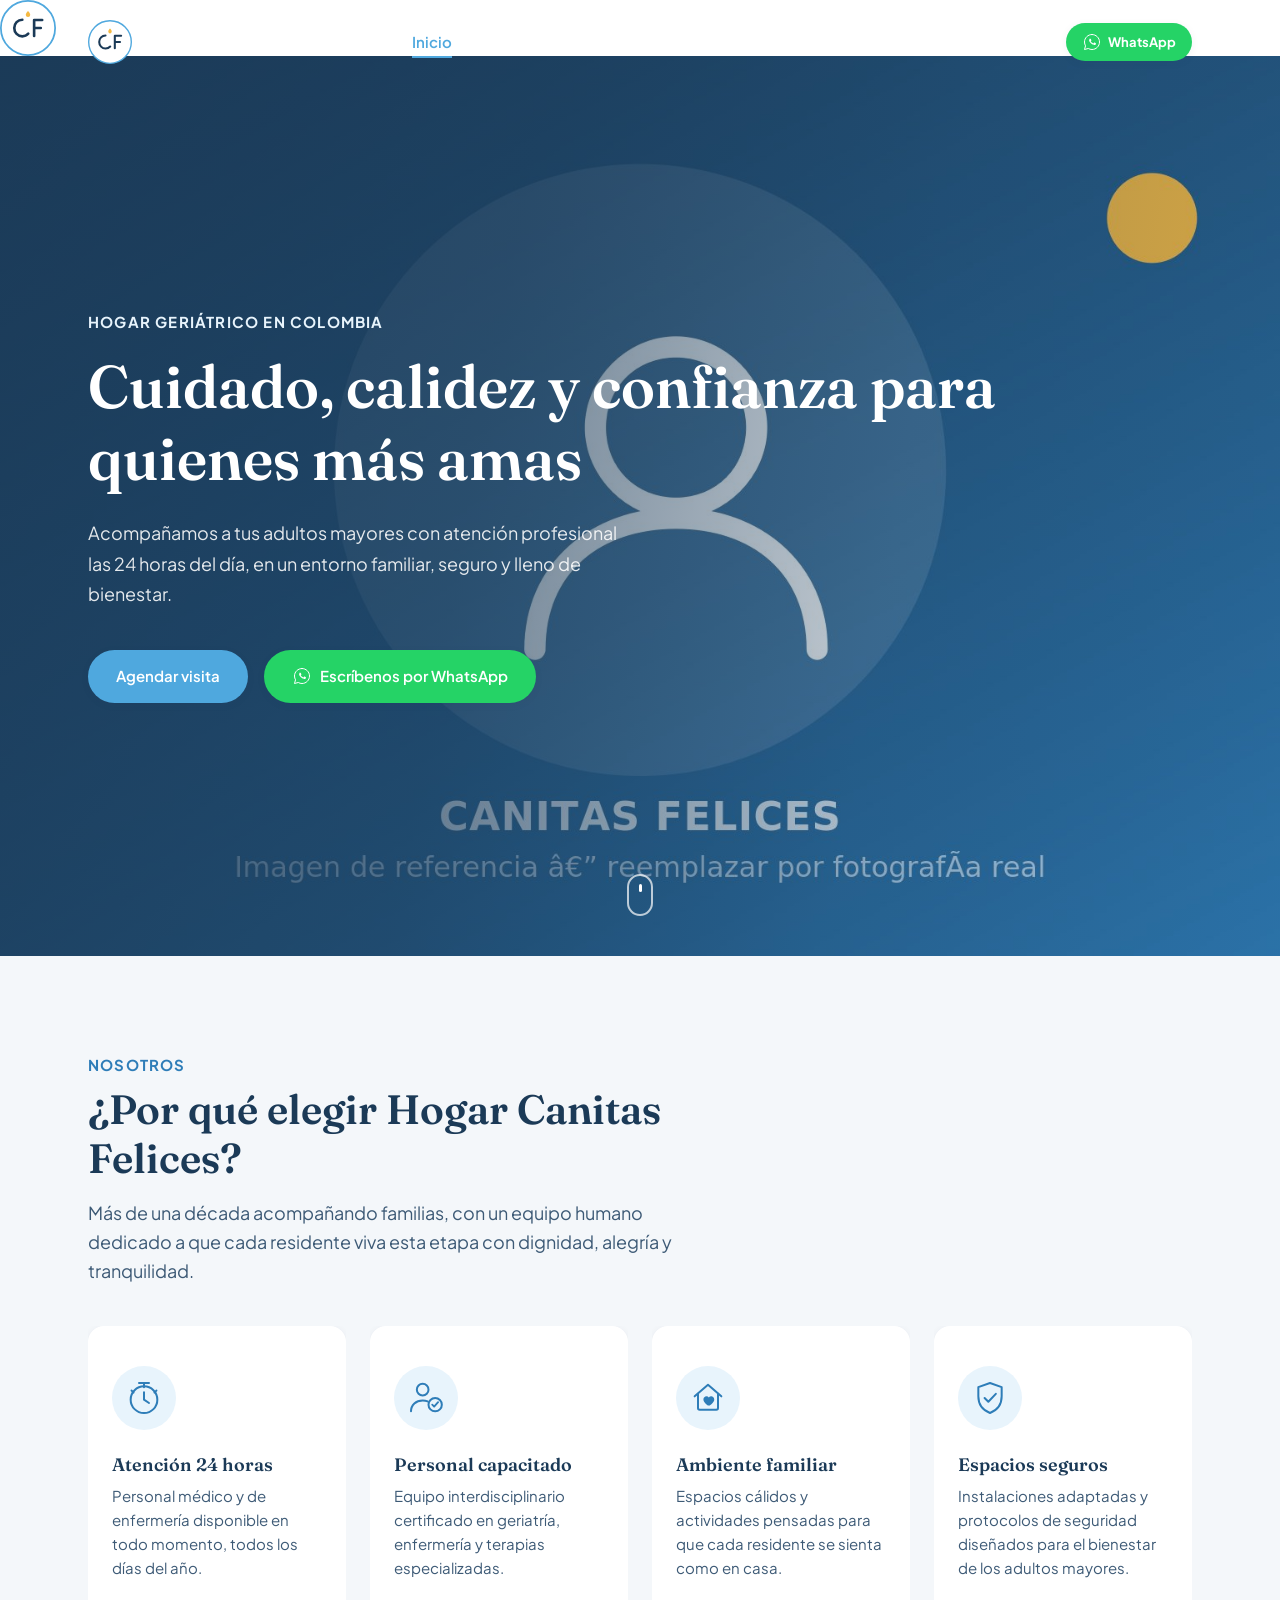
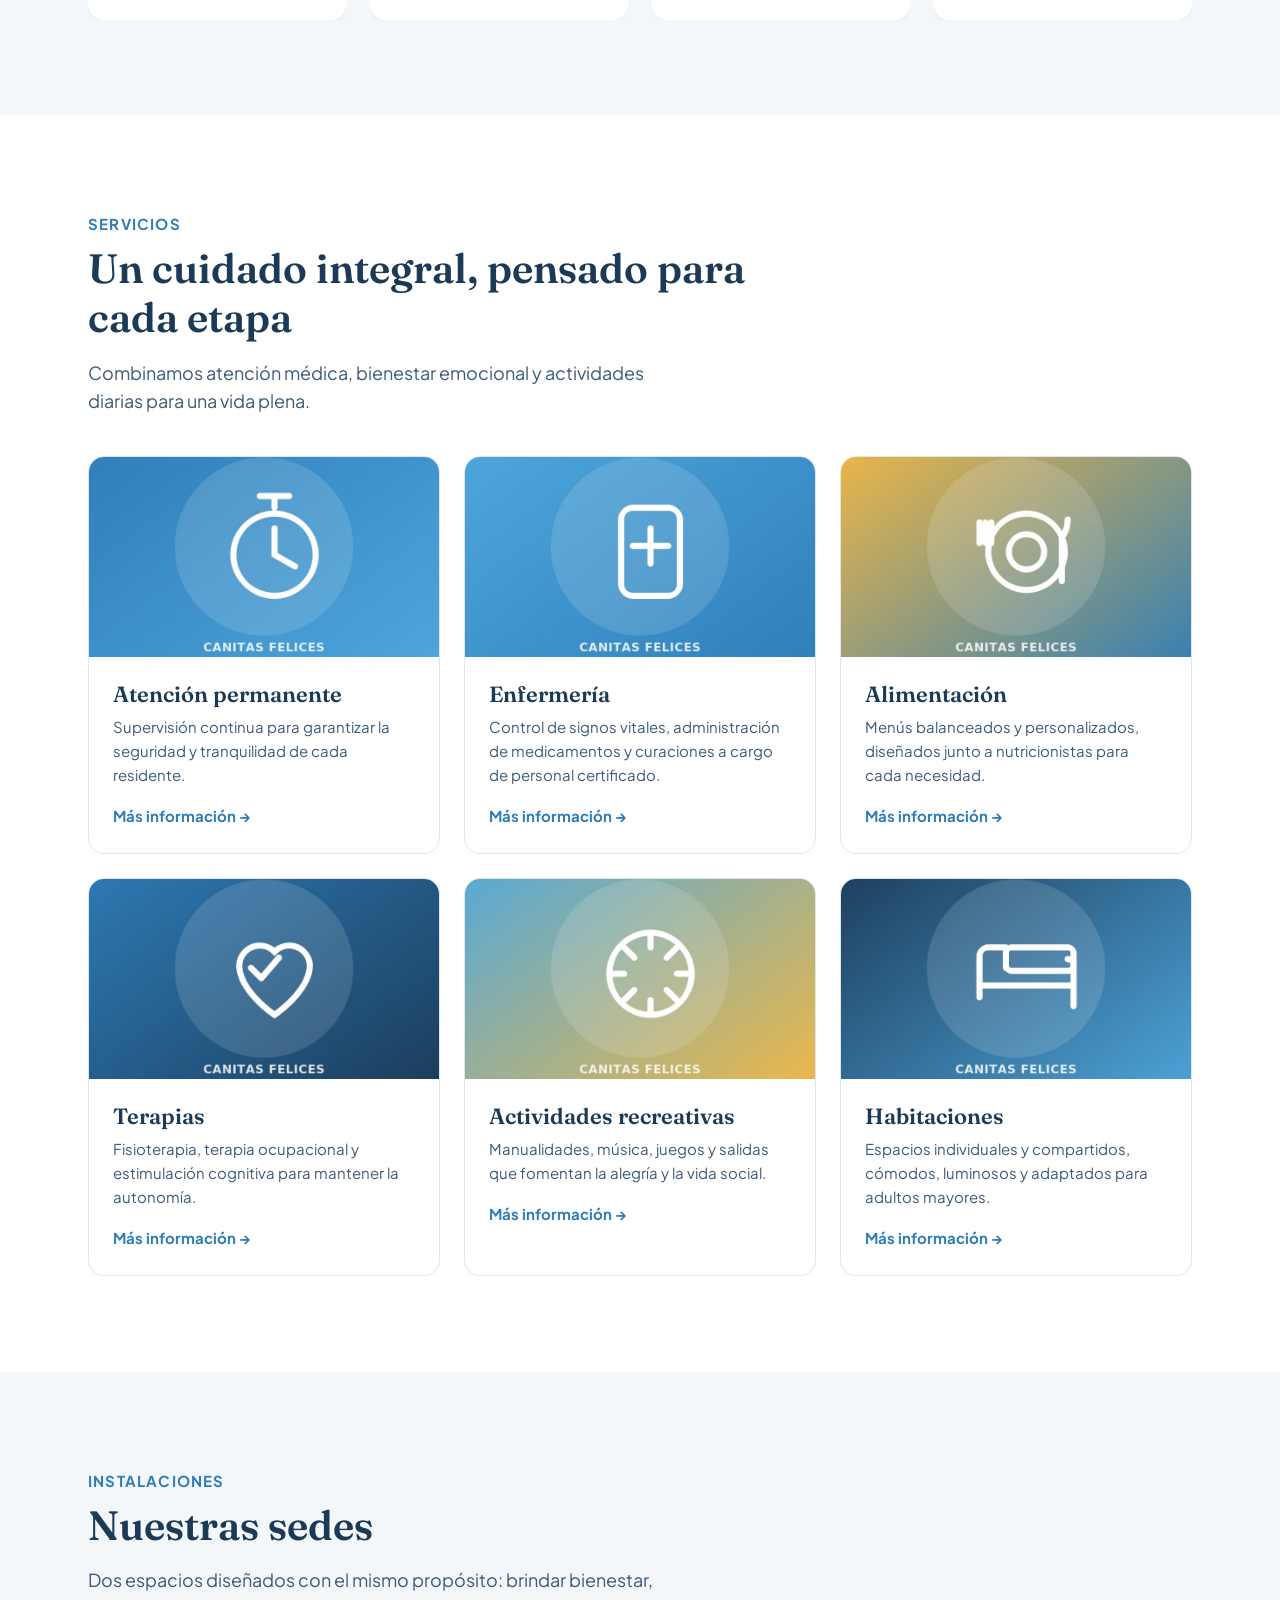
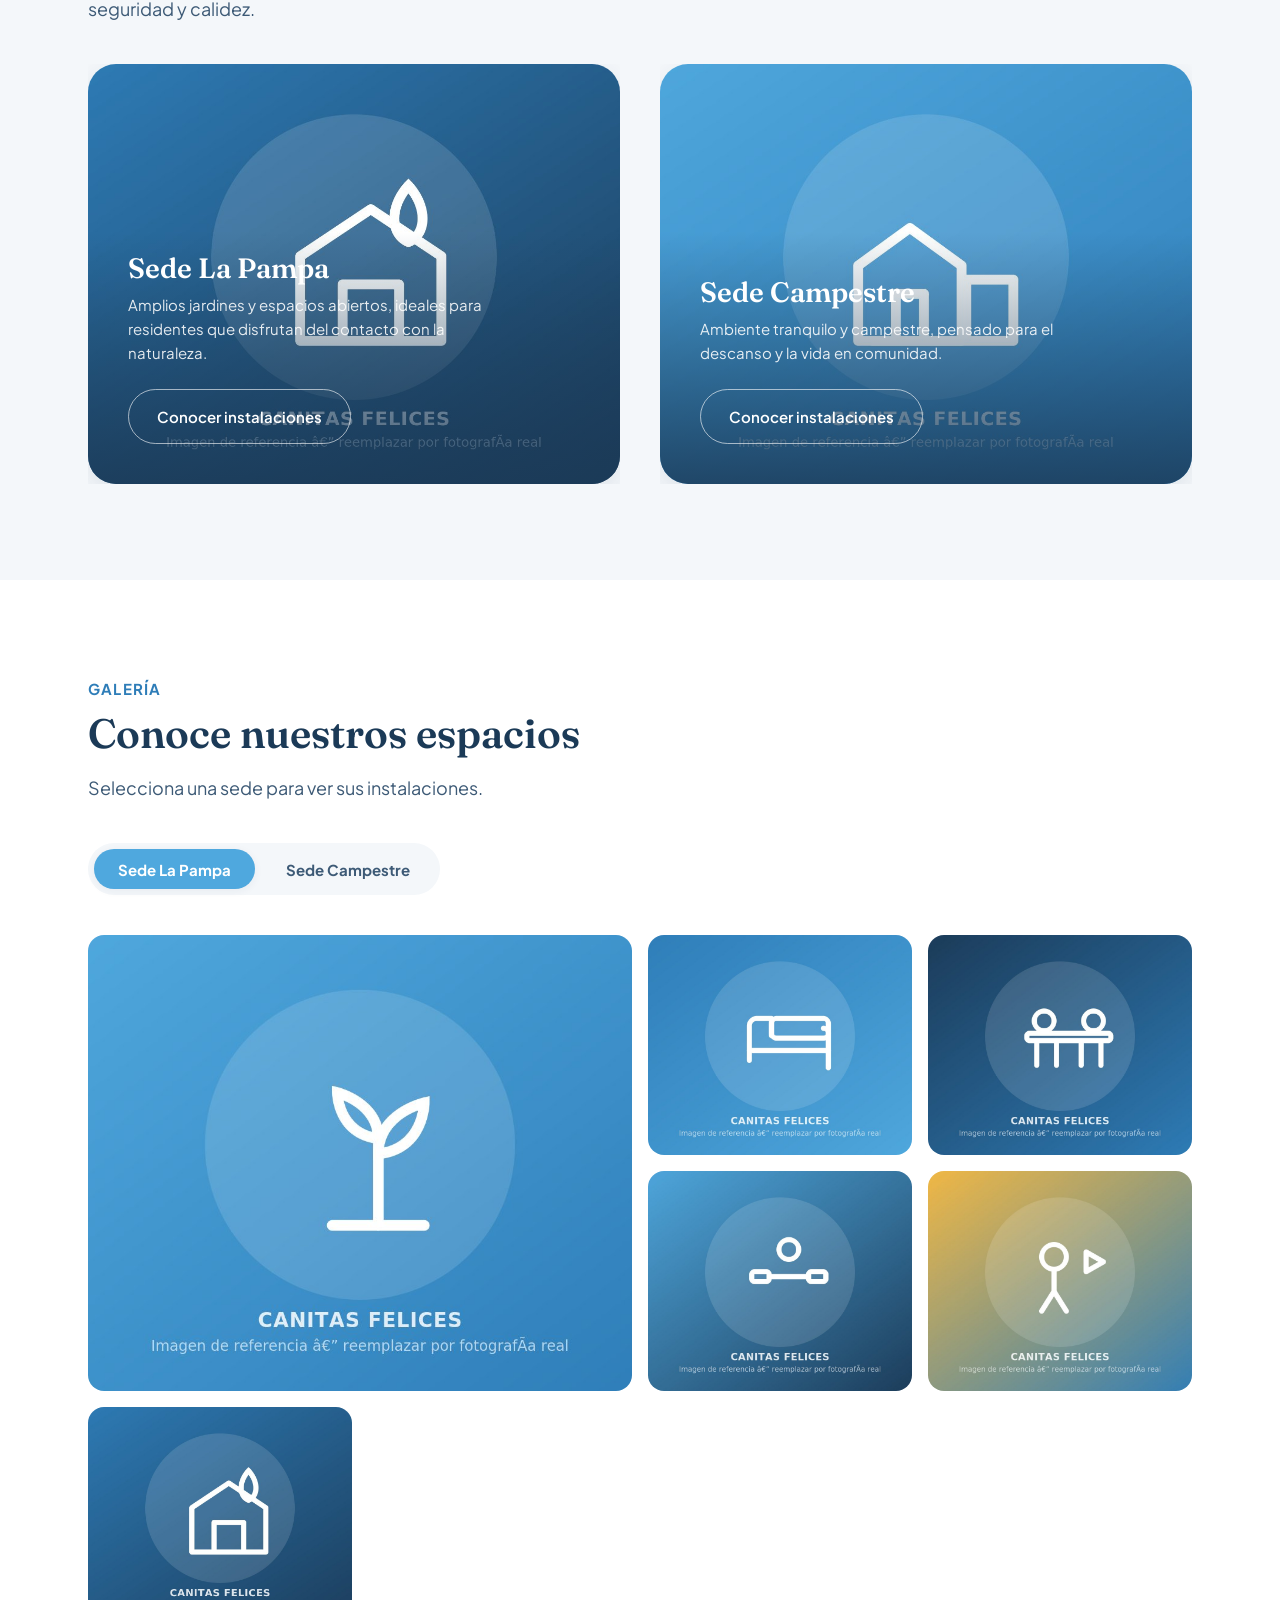
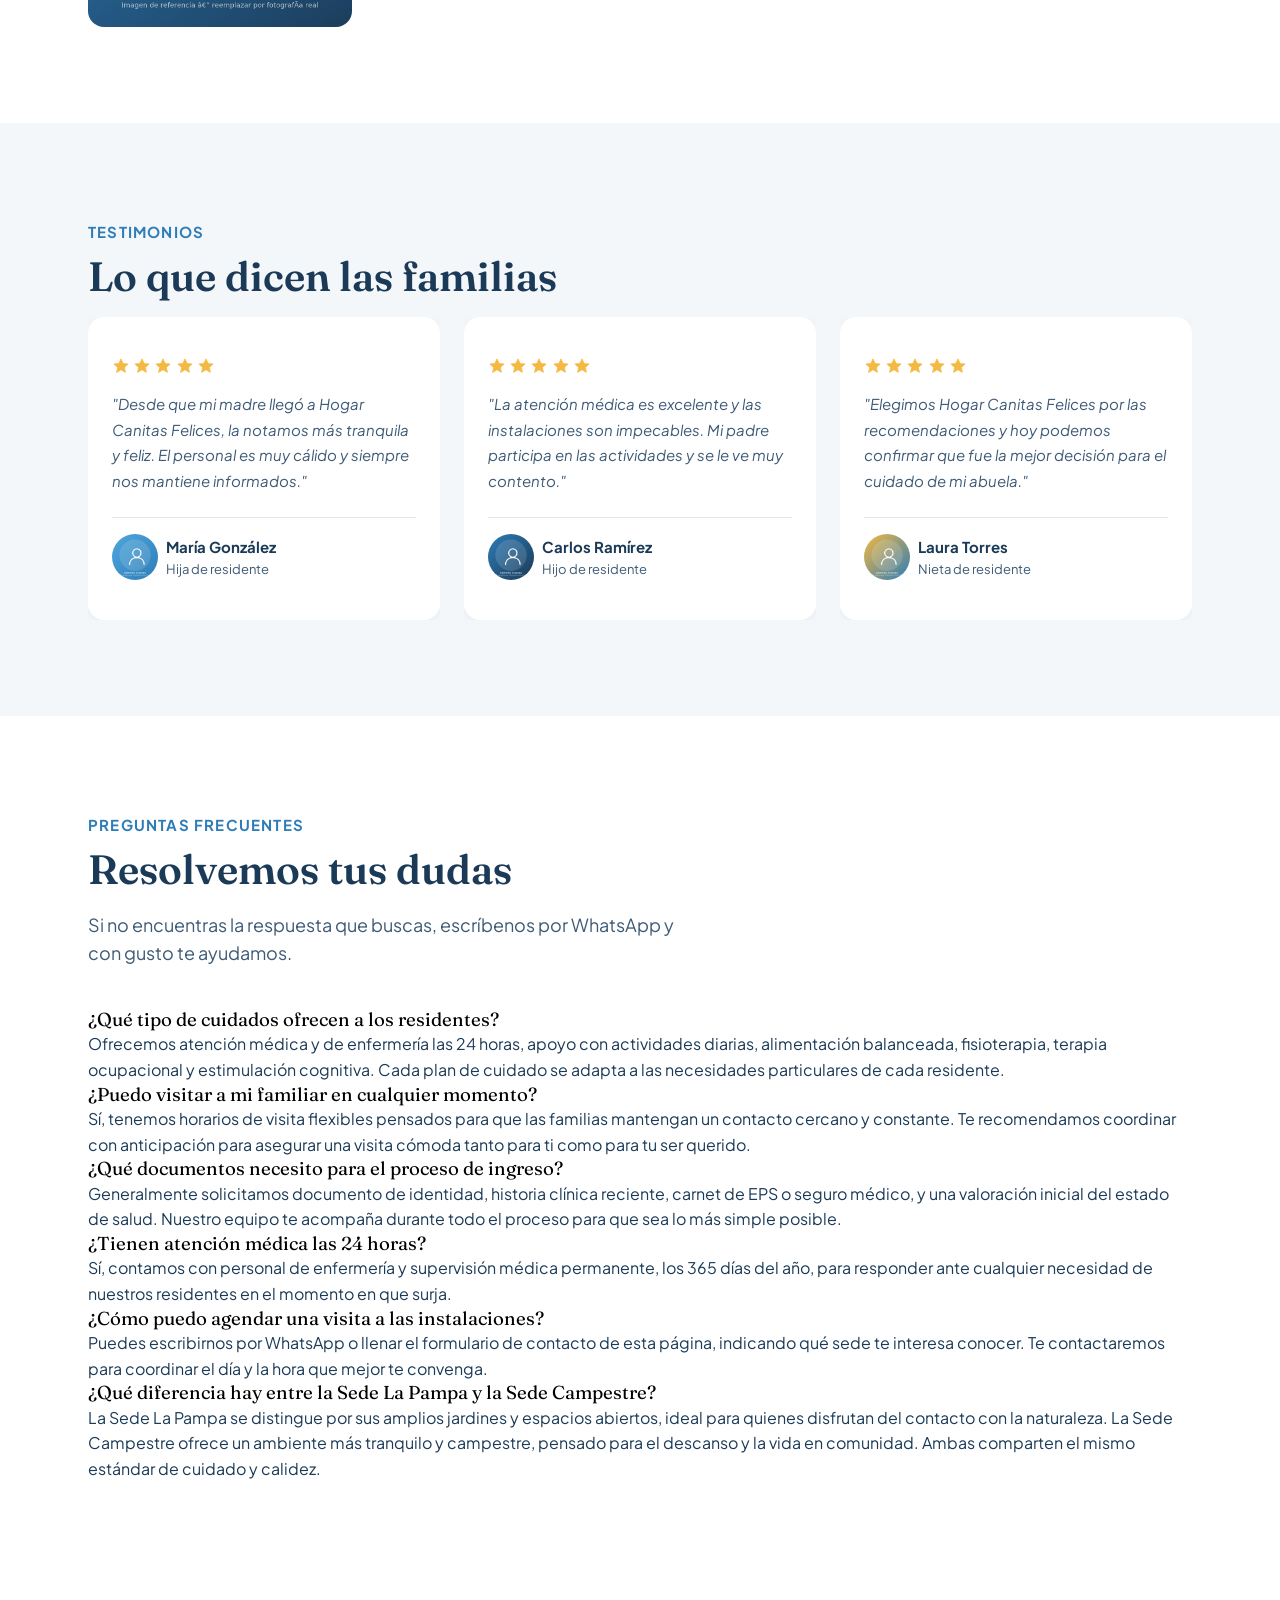
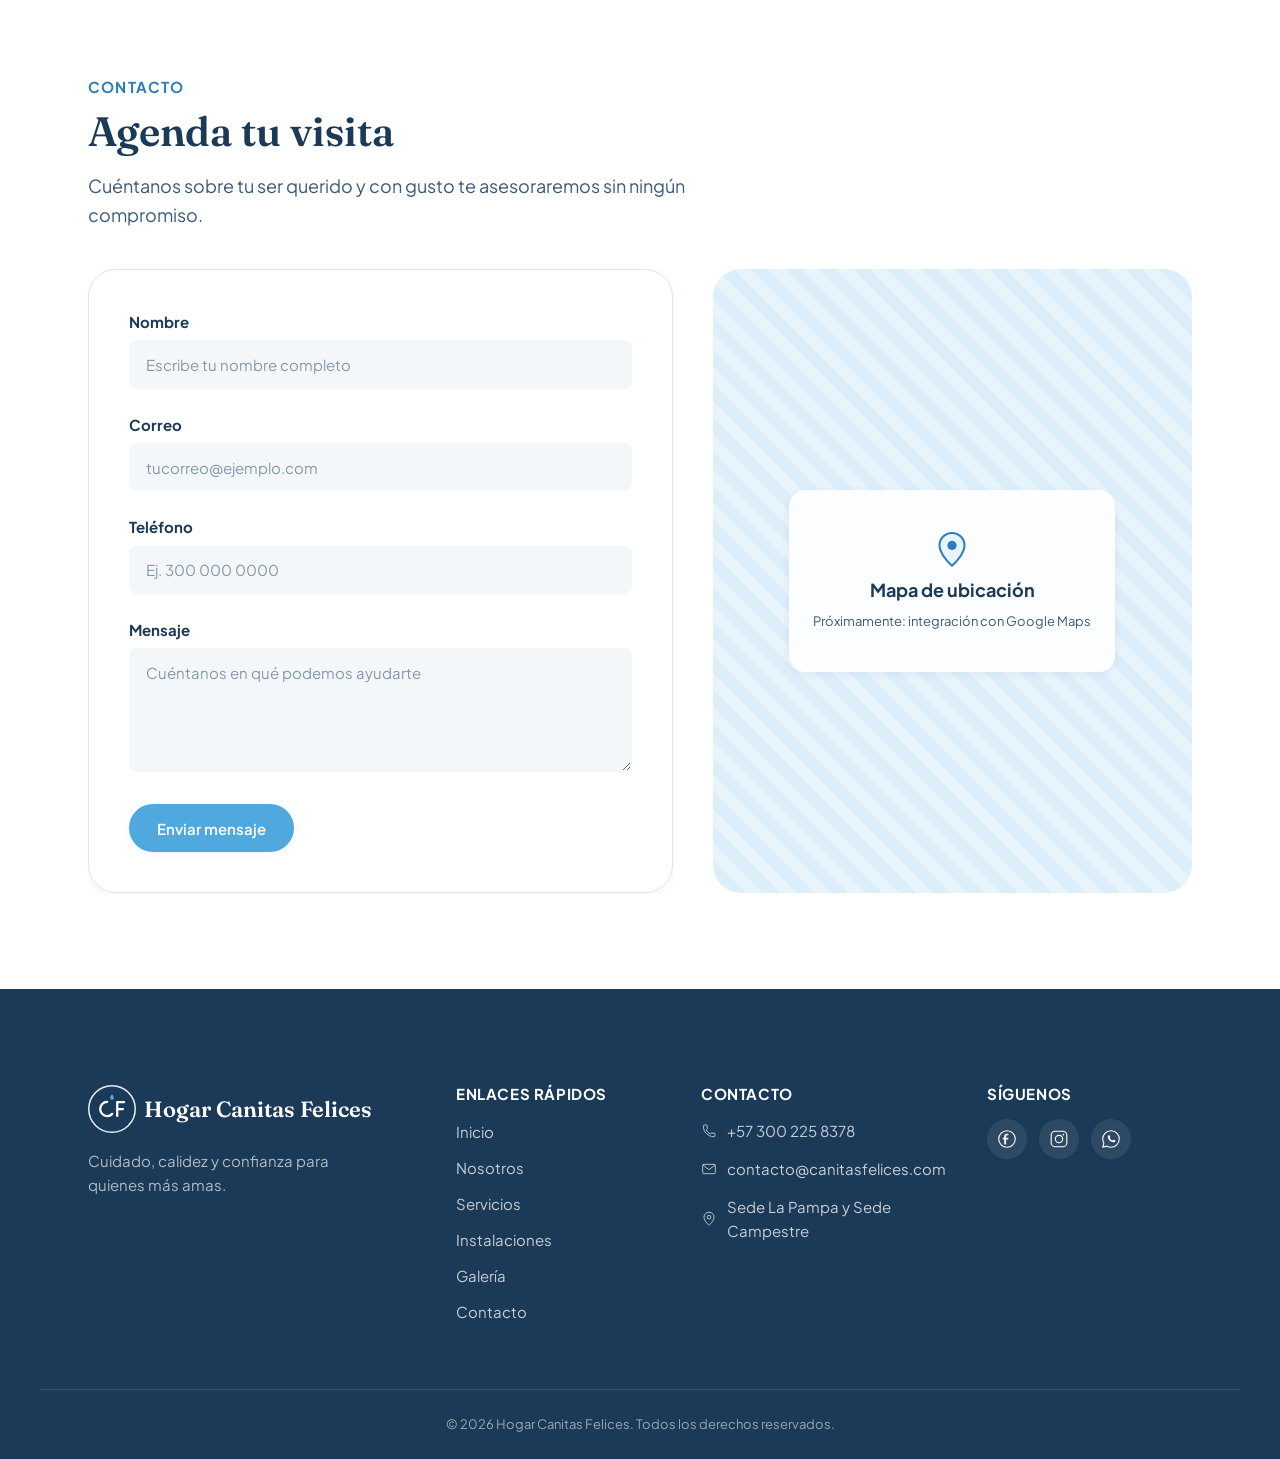
==== index.html @ 52f3d874 "feat(home): construir Home estático completo (Sprint 1) - Estructura semántica completa: navbar, her" ====
<!DOCTYPE html>
<html lang="es">
<head>
  <meta charset="UTF-8">
  <meta name="viewport" content="width=device-width, initial-scale=1.0">
  <title>Hogar Canitas Felices | Cuidado, calidez y confianza</title>
  <meta name="description" content="Hogar Canitas Felices brinda atención 24 horas, personal capacitado y espacios seguros para adultos mayores. Conoce nuestras sedes La Pampa y Campestre, servicios y agenda una visita.">
  <meta name="keywords" content="hogar geriátrico, cuidado de adultos mayores, residencia para adultos mayores, Hogar Canitas Felices, geriátrico, sede La Pampa, sede Campestre">
  <meta name="author" content="Hogar Canitas Felices">
  <meta name="robots" content="index, follow">

  <!-- Open Graph -->
  <meta property="og:title" content="Hogar Canitas Felices | Cuidado, calidez y confianza">
  <meta property="og:description" content="Cuidado, calidez y confianza para quienes más amas. Conoce nuestras sedes y servicios.">
  <meta property="og:type" content="website">
  <meta property="og:image" content="img/banner/banner.jpg">
  <meta property="og:locale" content="es_CO">

  <!-- Favicon -->
  <link rel="icon" type="image/x-icon" href="favicon.ico">

  <!-- Preconnect Google Fonts -->
  <link rel="preconnect" href="https://fonts.googleapis.com">
  <link rel="preconnect" href="https://fonts.gstatic.com" crossorigin>
  <!-- Fraunces: tipografía de titulares, cálida y elegante | Plus Jakarta Sans: tipografía de texto, clara y moderna -->
  <link href="https://fonts.googleapis.com/css2?family=Fraunces:opsz,wght@9..144,400;9..144,500;9..144,600;9..144,700&family=Plus+Jakarta+Sans:wght@400;500;600;700&display=swap" rel="stylesheet">

  <!-- Hojas de estilo: una por componente, nunca CSS embebido -->
  <link rel="stylesheet" href="css/styles.css">
  <link rel="stylesheet" href="css/loader.css">
  <link rel="stylesheet" href="css/navbar.css">
  <link rel="stylesheet" href="css/banner.css">
  <link rel="stylesheet" href="css/cards.css">
  <link rel="stylesheet" href="css/gallery.css">
  <link rel="stylesheet" href="css/lightbox.css">
  <link rel="stylesheet" href="css/contact.css">
  <link rel="stylesheet" href="css/faq.css">
  <link rel="stylesheet" href="css/footer.css">
  <link rel="stylesheet" href="css/animations.css">
  <link rel="stylesheet" href="css/responsive.css">

  <!-- Si JavaScript está deshabilitado, loader.js nunca podrá ocultar el
       loader — este fallback evita que bloquee el contenido para siempre. -->
  <noscript>
    <style>#loader { display: none !important; }</style>
  </noscript>
</head>
<body>

  <!-- Loader: pantalla de carga inicial. Posicionado fixed con z-index alto,
       su orden en el DOM no afecta el stacking visual; se deja después del
       tag <body> pero antes del skip-link para que el skip-link siga siendo
       el primer elemento realmente enfocable por teclado (el loader no
       contiene ningún elemento interactivo). -->
  <div id="loader" class="loader" role="status" aria-live="polite">
    <div class="loader__content">
      <img src="img/logo/logo.svg" alt="" class="loader__logo" width="56" height="56">
      <span class="loader__spinner" aria-hidden="true"></span>
      <span class="visually-hidden">Cargando Hogar Canitas Felices…</span>
    </div>
  </div>

  <!-- Enlace de accesibilidad para saltar al contenido principal -->
  <a class="skip-link" href="#contenido-principal">Saltar al contenido principal</a>

  <!-- ===================== NAVBAR ===================== -->
  <header class="navbar" id="navbar">
    <div class="navbar__container">
      <a href="#inicio" class="navbar__logo" aria-label="Hogar Canitas Felices, ir al inicio">
        <img src="img/logo/logo.svg" alt="Logotipo Hogar Canitas Felices" class="navbar__logo-img" width="48" height="48">
        <span class="navbar__logo-text">Hogar Canitas Felices</span>
      </a>

      <button class="navbar__toggle" id="navbarToggle" aria-label="Abrir menú de navegación" aria-expanded="false" aria-controls="navbarMenu">
        <span class="navbar__toggle-bar"></span>
        <span class="navbar__toggle-bar"></span>
        <span class="navbar__toggle-bar"></span>
      </button>

      <nav class="navbar__menu" id="navbarMenu" aria-label="Navegación principal">
        <ul class="navbar__list">
          <li class="navbar__item"><a href="#inicio" class="navbar__link">Inicio</a></li>
          <li class="navbar__item"><a href="#nosotros" class="navbar__link">Nosotros</a></li>
          <li class="navbar__item"><a href="#servicios" class="navbar__link">Servicios</a></li>
          <li class="navbar__item"><a href="#sedes" class="navbar__link">Instalaciones</a></li>
          <li class="navbar__item"><a href="#galeria" class="navbar__link">Galería</a></li>
          <li class="navbar__item"><a href="#faq" class="navbar__link">Preguntas</a></li>
          <li class="navbar__item"><a href="#contacto" class="navbar__link">Contacto</a></li>
        </ul>
        <a
          href="https://wa.me/573002258378?text=Hola%20Hogar%20Canitas%20Felices%2C%20quisiera%20más%20información"
          data-whatsapp-template="default"
          class="navbar__whatsapp"
          target="_blank"
          rel="noopener noreferrer"
          aria-label="Escríbenos por WhatsApp"
        >
          <img src="img/iconos/whatsapp.svg" alt="" class="navbar__whatsapp-icon" width="20" height="20">
          WhatsApp
        </a>
      </nav>
    </div>
  </header>

  <main id="contenido-principal">

    <!-- ===================== HERO BANNER ===================== -->
    <section class="banner" id="inicio">
      <!--
        Preparado para un futuro slider (Sprint solicitado: "posibilidad
        futura de incorporar un slider sin modificar la arquitectura"):
        .banner__img es hoy una sola imagen de fondo. Un slider futuro
        solo necesitaría reemplazar este <img> por varios elementos
        `.banner__slide` (misma posición absolute/inset:0, cross-fade por
        opacity) controlados por un banner-slider.js nuevo — sin tocar
        .banner__overlay, .banner__content ni ningún otro componente.
        No se implementa ahora (no hay necesidad real todavía) para no
        sobre-construir; ver PROJECT.md, principio 5.
      -->
      <img src="img/banner/banner.jpg" alt="Adulto mayor sonriente acompañado de un cuidador de Hogar Canitas Felices en un jardín soleado" class="banner__img">
      <div class="banner__overlay"></div>
      <div class="banner__content">
        <p class="banner__eyebrow">Hogar geriátrico en Colombia</p>
        <h1 class="banner__title">Cuidado, calidez y confianza para quienes más amas</h1>
        <p class="banner__subtitle">Acompañamos a tus adultos mayores con atención profesional las 24 horas del día, en un entorno familiar, seguro y lleno de bienestar.</p>
        <div class="banner__actions">
          <a href="#contacto" class="btn btn--primary">Agendar visita</a>
          <a
            href="https://wa.me/573002258378?text=Hola%20Hogar%20Canitas%20Felices%2C%20quisiera%20agendar%20una%20visita"
            data-whatsapp-template="visita"
            class="btn btn--whatsapp"
            target="_blank"
            rel="noopener noreferrer"
          >
            <img src="img/iconos/whatsapp.svg" alt="" class="btn__icon" width="20" height="20">
            Escríbenos por WhatsApp
          </a>
        </div>
      </div>
      <a href="#nosotros" class="banner__scroll" aria-label="Desplázate hacia abajo">
        <span class="banner__scroll-line"></span>
      </a>
    </section>

    <!-- ===================== ¿POR QUÉ ELEGIRNOS? ===================== -->
    <section class="why" id="nosotros">
      <div class="section__container">
        <p class="section__eyebrow">Nosotros</p>
        <h2 class="section__title">¿Por qué elegir Hogar Canitas Felices?</h2>
        <p class="section__description">Más de una década acompañando familias, con un equipo humano dedicado a que cada residente viva esta etapa con dignidad, alegría y tranquilidad.</p>

        <div class="why__grid">
          <article class="why-card" data-animate="fade-up" data-animate-delay="1">
            <div class="why-card__icon">
              <img src="img/iconos/reloj-24h.svg" alt="" width="40" height="40">
            </div>
            <h3 class="why-card__title">Atención 24 horas</h3>
            <p class="why-card__text">Personal médico y de enfermería disponible en todo momento, todos los días del año.</p>
          </article>

          <article class="why-card" data-animate="fade-up" data-animate-delay="2">
            <div class="why-card__icon">
              <img src="img/iconos/personal-capacitado.svg" alt="" width="40" height="40">
            </div>
            <h3 class="why-card__title">Personal capacitado</h3>
            <p class="why-card__text">Equipo interdisciplinario certificado en geriatría, enfermería y terapias especializadas.</p>
          </article>

          <article class="why-card" data-animate="fade-up" data-animate-delay="3">
            <div class="why-card__icon">
              <img src="img/iconos/ambiente-familiar.svg" alt="" width="40" height="40">
            </div>
            <h3 class="why-card__title">Ambiente familiar</h3>
            <p class="why-card__text">Espacios cálidos y actividades pensadas para que cada residente se sienta como en casa.</p>
          </article>

          <article class="why-card" data-animate="fade-up" data-animate-delay="4">
            <div class="why-card__icon">
              <img src="img/iconos/espacios-seguros.svg" alt="" width="40" height="40">
            </div>
            <h3 class="why-card__title">Espacios seguros</h3>
            <p class="why-card__text">Instalaciones adaptadas y protocolos de seguridad diseñados para el bienestar de los adultos mayores.</p>
          </article>
        </div>
      </div>
    </section>

    <!-- ===================== SERVICIOS ===================== -->
    <section class="services" id="servicios">
      <div class="section__container">
        <p class="section__eyebrow">Servicios</p>
        <h2 class="section__title">Un cuidado integral, pensado para cada etapa</h2>
        <p class="section__description">Combinamos atención médica, bienestar emocional y actividades diarias para una vida plena.</p>

        <div class="services__grid">
          <article class="service-card" data-animate="fade-up" data-animate-delay="1">
            <div class="service-card__image">
              <img src="img/servicios/atencion-permanente.jpg" alt="Cuidador acompañando a un adulto mayor en pasillo del geriátrico" loading="lazy">
            </div>
            <div class="service-card__body">
              <h3 class="service-card__title">Atención permanente</h3>
              <p class="service-card__text">Supervisión continua para garantizar la seguridad y tranquilidad de cada residente.</p>
              <a href="#contacto" class="service-card__link">Más información →</a>
            </div>
          </article>

          <article class="service-card" data-animate="fade-up" data-animate-delay="2">
            <div class="service-card__image">
              <img src="img/servicios/enfermeria.jpg" alt="Enfermera tomando signos vitales a un residente" loading="lazy">
            </div>
            <div class="service-card__body">
              <h3 class="service-card__title">Enfermería</h3>
              <p class="service-card__text">Control de signos vitales, administración de medicamentos y curaciones a cargo de personal certificado.</p>
              <a href="#contacto" class="service-card__link">Más información →</a>
            </div>
          </article>

          <article class="service-card" data-animate="fade-up" data-animate-delay="3">
            <div class="service-card__image">
              <img src="img/servicios/alimentacion.jpg" alt="Plato de comida balanceada preparado para un residente" loading="lazy">
            </div>
            <div class="service-card__body">
              <h3 class="service-card__title">Alimentación</h3>
              <p class="service-card__text">Menús balanceados y personalizados, diseñados junto a nutricionistas para cada necesidad.</p>
              <a href="#contacto" class="service-card__link">Más información →</a>
            </div>
          </article>

          <article class="service-card" data-animate="fade-up" data-animate-delay="4">
            <div class="service-card__image">
              <img src="img/servicios/terapias.jpg" alt="Terapeuta realizando ejercicios de movilidad con un residente" loading="lazy">
            </div>
            <div class="service-card__body">
              <h3 class="service-card__title">Terapias</h3>
              <p class="service-card__text">Fisioterapia, terapia ocupacional y estimulación cognitiva para mantener la autonomía.</p>
              <a href="#contacto" class="service-card__link">Más información →</a>
            </div>
          </article>

          <article class="service-card" data-animate="fade-up" data-animate-delay="5">
            <div class="service-card__image">
              <img src="img/servicios/actividades-recreativas.jpg" alt="Grupo de residentes participando en una actividad recreativa" loading="lazy">
            </div>
            <div class="service-card__body">
              <h3 class="service-card__title">Actividades recreativas</h3>
              <p class="service-card__text">Manualidades, música, juegos y salidas que fomentan la alegría y la vida social.</p>
              <a href="#contacto" class="service-card__link">Más información →</a>
            </div>
          </article>

          <article class="service-card" data-animate="fade-up" data-animate-delay="6">
            <div class="service-card__image">
              <img src="img/servicios/habitaciones.jpg" alt="Habitación cómoda y luminosa para residentes" loading="lazy">
            </div>
            <div class="service-card__body">
              <h3 class="service-card__title">Habitaciones</h3>
              <p class="service-card__text">Espacios individuales y compartidos, cómodos, luminosos y adaptados para adultos mayores.</p>
              <a href="#contacto" class="service-card__link">Más información →</a>
            </div>
          </article>
        </div>
      </div>
    </section>

    <!-- ===================== SEDES ===================== -->
    <section class="locations" id="sedes">
      <div class="section__container">
        <p class="section__eyebrow">Instalaciones</p>
        <h2 class="section__title">Nuestras sedes</h2>
        <p class="section__description">Dos espacios diseñados con el mismo propósito: brindar bienestar, seguridad y calidez.</p>

        <div class="locations__grid">
          <article class="location-card" data-animate="fade-left">
            <div class="location-card__image">
              <img src="img/sedes/la-pampa/fachada.jpg" alt="Fachada de la sede La Pampa de Hogar Canitas Felices" loading="lazy">
            </div>
            <div class="location-card__body">
              <h3 class="location-card__title">Sede La Pampa</h3>
              <p class="location-card__text">Amplios jardines y espacios abiertos, ideales para residentes que disfrutan del contacto con la naturaleza.</p>
              <a href="#galeria" class="btn btn--outline" data-location="la-pampa">Conocer instalaciones</a>
            </div>
          </article>

          <article class="location-card" data-animate="fade-right">
            <div class="location-card__image">
              <img src="img/sedes/campestre/fachada.jpg" alt="Fachada de la sede Campestre de Hogar Canitas Felices" loading="lazy">
            </div>
            <div class="location-card__body">
              <h3 class="location-card__title">Sede Campestre</h3>
              <p class="location-card__text">Ambiente tranquilo y campestre, pensado para el descanso y la vida en comunidad.</p>
              <a href="#galeria" class="btn btn--outline" data-location="campestre">Conocer instalaciones</a>
            </div>
          </article>
        </div>
      </div>
    </section>

    <!-- ===================== GALERÍA ===================== -->
    <section class="gallery" id="galeria">
      <div class="section__container">
        <p class="section__eyebrow">Galería</p>
        <h2 class="section__title">Conoce nuestros espacios</h2>
        <p class="section__description">Selecciona una sede para ver sus instalaciones.</p>

        <div class="gallery__tabs" role="tablist" aria-label="Selector de sede">
          <button
            class="gallery__tab is-active"
            type="button"
            role="tab"
            aria-selected="true"
            aria-controls="gallery-grid"
            data-gallery="la-pampa"
            id="tab-la-pampa"
          >
            Sede La Pampa
          </button>
          <button
            class="gallery__tab"
            type="button"
            role="tab"
            aria-selected="false"
            aria-controls="gallery-grid"
            data-gallery="campestre"
            id="tab-campestre"
          >
            Sede Campestre
          </button>
        </div>

        <div class="gallery__grid" id="gallery-grid" role="tabpanel" aria-labelledby="tab-la-pampa">
          <!-- Las imágenes se inyectan dinámicamente desde gallery.js según la sede seleccionada -->
        </div>
      </div>
    </section>

    <!-- ===================== TESTIMONIOS ===================== -->
    <section class="testimonials" id="testimonios">
      <div class="section__container">
        <p class="section__eyebrow">Testimonios</p>
        <h2 class="section__title">Lo que dicen las familias</h2>

        <div class="testimonials__grid">
          <article class="testimonial-card" data-animate="fade-up" data-animate-delay="1">
            <div class="testimonial-card__rating" aria-label="Calificación: 5 de 5 estrellas">
              <img src="img/iconos/estrella.svg" alt="" width="18" height="18">
              <img src="img/iconos/estrella.svg" alt="" width="18" height="18">
              <img src="img/iconos/estrella.svg" alt="" width="18" height="18">
              <img src="img/iconos/estrella.svg" alt="" width="18" height="18">
              <img src="img/iconos/estrella.svg" alt="" width="18" height="18">
            </div>
            <p class="testimonial-card__text">"Desde que mi madre llegó a Hogar Canitas Felices, la notamos más tranquila y feliz. El personal es muy cálido y siempre nos mantiene informados."</p>
            <div class="testimonial-card__author">
              <img src="img/testimonios/maria-gonzalez.jpg" alt="Fotografía de María González" class="testimonial-card__avatar" loading="lazy">
              <div>
                <p class="testimonial-card__name">María González</p>
                <p class="testimonial-card__relation">Hija de residente</p>
              </div>
            </div>
          </article>

          <article class="testimonial-card" data-animate="fade-up" data-animate-delay="2">
            <div class="testimonial-card__rating" aria-label="Calificación: 5 de 5 estrellas">
              <img src="img/iconos/estrella.svg" alt="" width="18" height="18">
              <img src="img/iconos/estrella.svg" alt="" width="18" height="18">
              <img src="img/iconos/estrella.svg" alt="" width="18" height="18">
              <img src="img/iconos/estrella.svg" alt="" width="18" height="18">
              <img src="img/iconos/estrella.svg" alt="" width="18" height="18">
            </div>
            <p class="testimonial-card__text">"La atención médica es excelente y las instalaciones son impecables. Mi padre participa en las actividades y se le ve muy contento."</p>
            <div class="testimonial-card__author">
              <img src="img/testimonios/carlos-ramirez.jpg" alt="Fotografía de Carlos Ramírez" class="testimonial-card__avatar" loading="lazy">
              <div>
                <p class="testimonial-card__name">Carlos Ramírez</p>
                <p class="testimonial-card__relation">Hijo de residente</p>
              </div>
            </div>
          </article>

          <article class="testimonial-card" data-animate="fade-up" data-animate-delay="3">
            <div class="testimonial-card__rating" aria-label="Calificación: 5 de 5 estrellas">
              <img src="img/iconos/estrella.svg" alt="" width="18" height="18">
              <img src="img/iconos/estrella.svg" alt="" width="18" height="18">
              <img src="img/iconos/estrella.svg" alt="" width="18" height="18">
              <img src="img/iconos/estrella.svg" alt="" width="18" height="18">
              <img src="img/iconos/estrella.svg" alt="" width="18" height="18">
            </div>
            <p class="testimonial-card__text">"Elegimos Hogar Canitas Felices por las recomendaciones y hoy podemos confirmar que fue la mejor decisión para el cuidado de mi abuela."</p>
            <div class="testimonial-card__author">
              <img src="img/testimonios/laura-torres.jpg" alt="Fotografía de Laura Torres" class="testimonial-card__avatar" loading="lazy">
              <div>
                <p class="testimonial-card__name">Laura Torres</p>
                <p class="testimonial-card__relation">Nieta de residente</p>
              </div>
            </div>
          </article>
        </div>
      </div>
    </section>

    <!-- ===================== PREGUNTAS FRECUENTES =====================
         Contenido de referencia: estas 6 preguntas y respuestas son un
         punto de partida razonable para un hogar geriátrico, pero deben
         ser revisadas y ajustadas por el negocio antes de producción
         (mismo criterio ya aplicado a las imágenes del Sprint 1). -->
    <section class="faq-section" id="faq">
      <div class="section__container">
        <p class="section__eyebrow">Preguntas frecuentes</p>
        <h2 class="section__title">Resolvemos tus dudas</h2>
        <p class="section__description">Si no encuentras la respuesta que buscas, escríbenos por WhatsApp y con gusto te ayudamos.</p>

        <div class="faq" data-animate="fade-up">
          <div class="faq__item">
            <h3 class="faq__question">
              <button type="button" class="faq__trigger" aria-expanded="false" aria-controls="faq-answer-1" id="faq-trigger-1">
                <span>¿Qué tipo de cuidados ofrecen a los residentes?</span>
                <span class="faq__icon" aria-hidden="true"></span>
              </button>
            </h3>
            <div class="faq__panel" id="faq-answer-1" role="region" aria-labelledby="faq-trigger-1">
              <div class="faq__panel-inner">
                <p>Ofrecemos atención médica y de enfermería las 24 horas, apoyo con actividades diarias, alimentación balanceada, fisioterapia, terapia ocupacional y estimulación cognitiva. Cada plan de cuidado se adapta a las necesidades particulares de cada residente.</p>
              </div>
            </div>
          </div>

          <div class="faq__item">
            <h3 class="faq__question">
              <button type="button" class="faq__trigger" aria-expanded="false" aria-controls="faq-answer-2" id="faq-trigger-2">
                <span>¿Puedo visitar a mi familiar en cualquier momento?</span>
                <span class="faq__icon" aria-hidden="true"></span>
              </button>
            </h3>
            <div class="faq__panel" id="faq-answer-2" role="region" aria-labelledby="faq-trigger-2">
              <div class="faq__panel-inner">
                <p>Sí, tenemos horarios de visita flexibles pensados para que las familias mantengan un contacto cercano y constante. Te recomendamos coordinar con anticipación para asegurar una visita cómoda tanto para ti como para tu ser querido.</p>
              </div>
            </div>
          </div>

          <div class="faq__item">
            <h3 class="faq__question">
              <button type="button" class="faq__trigger" aria-expanded="false" aria-controls="faq-answer-3" id="faq-trigger-3">
                <span>¿Qué documentos necesito para el proceso de ingreso?</span>
                <span class="faq__icon" aria-hidden="true"></span>
              </button>
            </h3>
            <div class="faq__panel" id="faq-answer-3" role="region" aria-labelledby="faq-trigger-3">
              <div class="faq__panel-inner">
                <p>Generalmente solicitamos documento de identidad, historia clínica reciente, carnet de EPS o seguro médico, y una valoración inicial del estado de salud. Nuestro equipo te acompaña durante todo el proceso para que sea lo más simple posible.</p>
              </div>
            </div>
          </div>

          <div class="faq__item">
            <h3 class="faq__question">
              <button type="button" class="faq__trigger" aria-expanded="false" aria-controls="faq-answer-4" id="faq-trigger-4">
                <span>¿Tienen atención médica las 24 horas?</span>
                <span class="faq__icon" aria-hidden="true"></span>
              </button>
            </h3>
            <div class="faq__panel" id="faq-answer-4" role="region" aria-labelledby="faq-trigger-4">
              <div class="faq__panel-inner">
                <p>Sí, contamos con personal de enfermería y supervisión médica permanente, los 365 días del año, para responder ante cualquier necesidad de nuestros residentes en el momento en que surja.</p>
              </div>
            </div>
          </div>

          <div class="faq__item">
            <h3 class="faq__question">
              <button type="button" class="faq__trigger" aria-expanded="false" aria-controls="faq-answer-5" id="faq-trigger-5">
                <span>¿Cómo puedo agendar una visita a las instalaciones?</span>
                <span class="faq__icon" aria-hidden="true"></span>
              </button>
            </h3>
            <div class="faq__panel" id="faq-answer-5" role="region" aria-labelledby="faq-trigger-5">
              <div class="faq__panel-inner">
                <p>Puedes escribirnos por WhatsApp o llenar el formulario de contacto de esta página, indicando qué sede te interesa conocer. Te contactaremos para coordinar el día y la hora que mejor te convenga.</p>
              </div>
            </div>
          </div>

          <div class="faq__item">
            <h3 class="faq__question">
              <button type="button" class="faq__trigger" aria-expanded="false" aria-controls="faq-answer-6" id="faq-trigger-6">
                <span>¿Qué diferencia hay entre la Sede La Pampa y la Sede Campestre?</span>
                <span class="faq__icon" aria-hidden="true"></span>
              </button>
            </h3>
            <div class="faq__panel" id="faq-answer-6" role="region" aria-labelledby="faq-trigger-6">
              <div class="faq__panel-inner">
                <p>La Sede La Pampa se distingue por sus amplios jardines y espacios abiertos, ideal para quienes disfrutan del contacto con la naturaleza. La Sede Campestre ofrece un ambiente más tranquilo y campestre, pensado para el descanso y la vida en comunidad. Ambas comparten el mismo estándar de cuidado y calidez.</p>
              </div>
            </div>
          </div>
        </div>
      </div>
    </section>

    <!-- ===================== CONTACTO ===================== -->
    <section class="contact" id="contacto">
      <div class="section__container">
        <p class="section__eyebrow">Contacto</p>
        <h2 class="section__title">Agenda tu visita</h2>
        <p class="section__description">Cuéntanos sobre tu ser querido y con gusto te asesoraremos sin ningún compromiso.</p>

        <div class="contact__grid">
          <form class="contact__form" id="contactForm" novalidate data-animate="fade-left">
            <div class="form__group">
              <label for="nombre" class="form__label">Nombre</label>
              <input type="text" id="nombre" name="nombre" class="form__input" placeholder="Escribe tu nombre completo" required autocomplete="name" aria-describedby="error-nombre">
              <span class="form__error" id="error-nombre">Por favor escribe tu nombre.</span>
            </div>

            <div class="form__group">
              <label for="correo" class="form__label">Correo</label>
              <input type="email" id="correo" name="correo" class="form__input" placeholder="tucorreo@ejemplo.com" required autocomplete="email" aria-describedby="error-correo">
              <span class="form__error" id="error-correo">Por favor escribe un correo válido.</span>
            </div>

            <div class="form__group">
              <label for="telefono" class="form__label">Teléfono</label>
              <input type="tel" id="telefono" name="telefono" class="form__input" placeholder="Ej. 300 000 0000" required autocomplete="tel" aria-describedby="error-telefono">
              <span class="form__error" id="error-telefono">Por favor escribe un teléfono válido.</span>
            </div>

            <div class="form__group">
              <label for="mensaje" class="form__label">Mensaje</label>
              <textarea id="mensaje" name="mensaje" class="form__textarea" rows="5" placeholder="Cuéntanos en qué podemos ayudarte" required aria-describedby="error-mensaje"></textarea>
              <span class="form__error" id="error-mensaje">Por favor escribe tu mensaje.</span>
            </div>

            <button type="submit" class="btn btn--primary form__submit" id="formSubmit">Enviar mensaje</button>

            <p class="form__success" id="formSuccess" role="status">
              <img src="img/iconos/check.svg" alt="" width="18" height="18">
              ¡Gracias! Hemos recibido tu mensaje y te contactaremos pronto.
            </p>

            <p class="form__error-banner" id="formError" role="alert">
              No pudimos enviar tu mensaje. Intenta nuevamente o escríbenos por WhatsApp.
            </p>
          </form>

          <div class="contact__map" role="img" aria-label="Marcador de posición del mapa de ubicación" data-animate="fade-right">
            <!-- Marcador temporal: reemplazar por el iframe de Google Maps en una futura iteración -->
            <div class="contact__map-placeholder">
              <img src="img/iconos/mapa-pin.svg" alt="" width="40" height="40">
              <p>Mapa de ubicación</p>
              <span>Próximamente: integración con Google Maps</span>
            </div>
          </div>
        </div>
      </div>
    </section>

  </main>

  <!-- ===================== FOOTER ===================== -->
  <footer class="footer">
    <div class="footer__container">
      <div class="footer__brand">
        <a href="#inicio" class="footer__logo">
          <img src="img/logo/logo-blanco.svg" alt="Logotipo Hogar Canitas Felices" width="48" height="48">
          <span>Hogar Canitas Felices</span>
        </a>
        <p class="footer__tagline">Cuidado, calidez y confianza para quienes más amas.</p>
      </div>

      <nav class="footer__links" aria-label="Enlaces rápidos">
        <h3 class="footer__heading">Enlaces rápidos</h3>
        <ul>
          <li><a href="#inicio">Inicio</a></li>
          <li><a href="#nosotros">Nosotros</a></li>
          <li><a href="#servicios">Servicios</a></li>
          <li><a href="#sedes">Instalaciones</a></li>
          <li><a href="#galeria">Galería</a></li>
          <li><a href="#contacto">Contacto</a></li>
        </ul>
      </nav>

      <div class="footer__contact">
        <h3 class="footer__heading">Contacto</h3>
        <ul>
          <li>
            <a href="tel:+573002258378">
              <img src="img/iconos/telefono.svg" alt="" width="16" height="16"> +57 300 225 8378
            </a>
          </li>
          <li>
            <a href="mailto:contacto@canitasfelices.com">
              <img src="img/iconos/correo.svg" alt="" width="16" height="16"> contacto@canitasfelices.com
            </a>
          </li>
          <li>
            <img src="img/iconos/ubicacion.svg" alt="" width="16" height="16"> Sede La Pampa y Sede Campestre
          </li>
        </ul>
      </div>

      <div class="footer__social">
        <h3 class="footer__heading">Síguenos</h3>
        <div class="footer__social-icons">
          <a href="#" aria-label="Facebook de Hogar Canitas Felices" target="_blank" rel="noopener noreferrer">
            <img src="img/iconos/facebook.svg" alt="" width="22" height="22">
          </a>
          <a href="#" aria-label="Instagram de Hogar Canitas Felices" target="_blank" rel="noopener noreferrer">
            <img src="img/iconos/instagram.svg" alt="" width="22" height="22">
          </a>
          <a href="https://wa.me/573002258378" data-whatsapp-template="plano" aria-label="WhatsApp de Hogar Canitas Felices" target="_blank" rel="noopener noreferrer">
            <img src="img/iconos/whatsapp.svg" alt="" width="22" height="22">
          </a>
        </div>
      </div>
    </div>

    <div class="footer__bottom">
      <p>&copy; <span id="currentYear"></span> Hogar Canitas Felices. Todos los derechos reservados.</p>
    </div>
  </footer>

  <!-- Botón flotante de WhatsApp -->
  <a
    href="https://wa.me/573002258378?text=Hola%20Hogar%20Canitas%20Felices%2C%20quisiera%20más%20información"
    data-whatsapp-template="default"
    class="whatsapp-float"
    id="whatsappFloat"
    target="_blank"
    rel="noopener noreferrer"
    aria-label="Escríbenos por WhatsApp"
  >
    <span class="whatsapp-float__tooltip" aria-hidden="true">Escríbenos por WhatsApp</span>
    <img src="img/iconos/whatsapp.svg" alt="" width="28" height="28">
  </a>

  <!-- Botón flotante para volver arriba: esquina opuesta al de WhatsApp
       para que nunca se superpongan entre sí. -->
  <button
    type="button"
    class="scroll-top"
    id="scrollTop"
    aria-label="Volver arriba"
  >
    <img src="img/iconos/flecha-arriba.svg" alt="" width="22" height="22">
  </button>

  <!-- Scripts: separados por responsabilidad, cargados al final para no bloquear el renderizado -->
  <script src="js/utils.js" defer></script>
  <script src="js/loader.js" defer></script>
  <script src="js/navbar.js" defer></script>
  <script src="js/scroll.js" defer></script>
  <script src="js/lightbox.js" defer></script>
  <script src="js/gallery.js" defer></script>
  <script src="js/whatsapp.js" defer></script>
  <script src="js/animations.js" defer></script>
  <script src="js/form.js" defer></script>
  <script src="js/faq.js" defer></script>
  <script src="js/app.js" defer></script>
</body>
</html>
---- css/styles.css ----
/* =====================================================================
   CANITAS FELICES — styles.css
   Hoja base: variables de diseño, reset, tipografía y utilidades globales.
   Los estilos específicos de cada componente viven en su propio archivo
   (navbar.css, banner.css, cards.css, gallery.css, footer.css, etc.)
   ===================================================================== */

/* ---------------------------------------------------------------------
   1. VARIABLES DE DISEÑO (Design Tokens)
   --------------------------------------------------------------------- */
:root {
  /* Paleta principal */
  --color-sky: #4FA8DE;          /* Azul cielo — color de marca */
  --color-sky-light: #E8F4FC;    /* Azul cielo muy claro — fondos suaves */
  --color-sky-dark: #2E7DB8;     /* Azul cielo oscurecido — hover/estados */
  --color-white: #FFFFFF;

  /* Colores de apoyo */
  --color-navy: #1B3A57;         /* Azul oscuro — texto principal, navbar sólida */
  --color-navy-soft: #3D5A76;    /* Azul oscuro suavizado — texto secundario */
  --color-gray-light: #F4F7FA;   /* Gris muy claro — fondos alternos de sección */
  --color-gray-border: #DDE6ED;  /* Bordes y divisores sutiles */
  --color-whatsapp: #25D366;     /* Verde — exclusivo para acciones de WhatsApp */
  --color-whatsapp-dark: #1EBA59;
  --color-star: #F5B942;         /* Dorado cálido — calificaciones */

  /* Tipografía */
  --font-display: 'Fraunces', Georgia, 'Times New Roman', serif;
  --font-body: 'Plus Jakarta Sans', -apple-system, BlinkMacSystemFont, 'Segoe UI', sans-serif;

  /* Escala tipográfica */
  --fs-xs: 0.8125rem;   /* 13px */
  --fs-sm: 0.9375rem;   /* 15px */
  --fs-base: 1rem;      /* 16px */
  --fs-md: 1.125rem;    /* 18px */
  --fs-lg: 1.375rem;    /* 22px */
  --fs-xl: 1.75rem;     /* 28px */
  --fs-2xl: 2.25rem;    /* 36px */
  --fs-3xl: 3rem;       /* 48px */
  --fs-4xl: 3.75rem;    /* 60px */

  /* Espaciado */
  --space-xs: 0.5rem;
  --space-sm: 1rem;
  --space-md: 1.5rem;
  --space-lg: 2.5rem;
  --space-xl: 4rem;
  --space-2xl: 6rem;

  /* Layout */
  --container-width: 1200px;
  --container-padding: clamp(1.25rem, 4vw, 3rem);

  /* Bordes y sombras */
  --radius-sm: 8px;
  --radius-md: 16px;
  --radius-lg: 28px;
  --radius-full: 999px;
  --shadow-sm: 0 2px 8px rgba(27, 58, 87, 0.06);
  --shadow-md: 0 8px 24px rgba(27, 58, 87, 0.10);
  --shadow-lg: 0 20px 48px rgba(27, 58, 87, 0.16);

  /* Transiciones */
  --transition-fast: 0.2s ease;
  --transition-base: 0.35s ease;
  --transition-slow: 0.6s cubic-bezier(0.22, 1, 0.36, 1);

  /* Altura de referencia de la navbar (usada por banner y scripts de scroll) */
  --navbar-height: 84px;
}

/* ---------------------------------------------------------------------
   2. RESET Y BASE
   --------------------------------------------------------------------- */
*,
*::before,
*::after {
  box-sizing: border-box;
  margin: 0;
  padding: 0;
}

html {
  scroll-behavior: smooth;
  scroll-padding-top: var(--navbar-height);
}

body {
  font-family: var(--font-body);
  font-size: var(--fs-base);
  line-height: 1.6;
  color: var(--color-navy);
  background-color: var(--color-white);
  -webkit-font-smoothing: antialiased;
  -moz-osx-font-smoothing: grayscale;
  overflow-x: hidden;
}

img {
  max-width: 100%;
  display: block;
}

a {
  color: inherit;
  text-decoration: none;
}

ul,
ol {
  list-style: none;
}

button {
  font-family: inherit;
  cursor: pointer;
  border: none;
  background: none;
}

input,
textarea,
button {
  font-family: inherit;
  font-size: inherit;
}

h1, h2, h3, h4, h5, h6 {
  font-family: var(--font-display);
  font-weight: 600;
  line-height: 1.2;
  color: var(--color-navy);
}

/* Respeta la preferencia de movimiento reducido del usuario */
@media (prefers-reduced-motion: reduce) {
  html {
    scroll-behavior: auto;
  }
  *,
  *::before,
  *::after {
    animation-duration: 0.01ms !important;
    animation-iteration-count: 1 !important;
    transition-duration: 0.01ms !important;
    scroll-behavior: auto !important;
  }
}

/* Estado de foco visible para navegación por teclado (accesibilidad) */
a:focus-visible,
button:focus-visible,
input:focus-visible,
textarea:focus-visible {
  outline: 3px solid var(--color-sky-dark);
  outline-offset: 3px;
  border-radius: var(--radius-sm);
}

/* Sobre fondos oscuros (hero, tarjetas de sede, footer, lightbox) el
   outline azul oscuro por defecto pierde contraste contra el propio
   fondo (ambos son tonos de azul similares) — se usa blanco en su lugar. */
.banner :focus-visible,
.location-card :focus-visible,
.footer :focus-visible,
.lightbox :focus-visible {
  outline-color: var(--color-white);
}

/* Enlace "saltar al contenido" — visible solo al enfocarse con teclado */
.skip-link {
  position: absolute;
  top: -100px;
  left: var(--space-sm);
  z-index: 1000;
  background: var(--color-navy);
  color: var(--color-white);
  padding: var(--space-xs) var(--space-md);
  border-radius: var(--radius-sm);
  transition: top var(--transition-fast);
}

.skip-link:focus {
  top: var(--space-sm);
}

/* ---------------------------------------------------------------------
   3. LAYOUT / CONTENEDORES
   --------------------------------------------------------------------- */
.section__container {
  width: 100%;
  max-width: var(--container-width);
  margin-inline: auto;
  padding-inline: var(--container-padding);
}

section {
  padding-block: var(--space-2xl);
}

/* ---------------------------------------------------------------------
   4. TIPOGRAFÍA DE SECCIÓN (reutilizable en Servicios, Sedes, Galería...)
   --------------------------------------------------------------------- */
.section__eyebrow {
  display: inline-block;
  font-family: var(--font-body);
  font-size: var(--fs-sm);
  font-weight: 700;
  letter-spacing: 0.08em;
  text-transform: uppercase;
  color: var(--color-sky-dark);
  margin-bottom: var(--space-xs);
}

.section__title {
  font-size: clamp(var(--fs-2xl), 3.2vw, var(--fs-3xl));
  color: var(--color-navy);
  max-width: 42rem;
  margin-bottom: var(--space-sm);
}

.section__description {
  font-size: var(--fs-md);
  color: var(--color-navy-soft);
  max-width: 38rem;
  margin-bottom: var(--space-lg);
}

/* Secciones con fondo alterno para crear ritmo visual al hacer scroll */
.why,
.locations,
.testimonials {
  background-color: var(--color-gray-light);
}

/* ---------------------------------------------------------------------
   5. BOTONES (utilidades compartidas por banner, cards y contacto)
   --------------------------------------------------------------------- */
.btn {
  display: inline-flex;
  align-items: center;
  justify-content: center;
  gap: var(--space-xs);
  padding: 0.9rem 1.75rem;
  font-size: var(--fs-sm);
  font-weight: 600;
  border-radius: var(--radius-full);
  transition: transform var(--transition-fast), box-shadow var(--transition-fast), background-color var(--transition-fast);
  white-space: nowrap;
}

.btn--primary {
  background-color: var(--color-sky);
  color: var(--color-white);
  box-shadow: var(--shadow-sm);
}

.btn--primary:hover {
  background-color: var(--color-sky-dark);
  box-shadow: var(--shadow-md);
  transform: translateY(-2px);
}

.btn--outline {
  background-color: transparent;
  color: var(--color-navy);
  border: 1.5px solid var(--color-gray-border);
}

.btn--outline:hover {
  border-color: var(--color-sky);
  color: var(--color-sky-dark);
  transform: translateY(-2px);
}

.btn--whatsapp {
  background-color: var(--color-whatsapp);
  color: var(--color-white);
  box-shadow: var(--shadow-sm);
}

.btn--whatsapp:hover {
  background-color: var(--color-whatsapp-dark);
  box-shadow: var(--shadow-md);
  transform: translateY(-2px);
}

.btn__icon {
  filter: brightness(0) invert(1);
}

/* ---------------------------------------------------------------------
   6. BOTÓN FLOTANTE DE WHATSAPP
   Nota: la animación de pulso (@keyframes whatsappPulse) vive en
   animations.css; aquí solo va la apariencia y posición base.
   La visibilidad la controla whatsapp.js alternando
   .whatsapp-float--visible según el scroll.
   --------------------------------------------------------------------- */
.whatsapp-float {
  position: fixed;
  right: var(--space-md);
  bottom: var(--space-md);
  z-index: 850;
  display: flex;
  align-items: center;
  justify-content: center;
  width: 60px;
  height: 60px;
  border-radius: var(--radius-full);
  background-color: var(--color-whatsapp);
  box-shadow: var(--shadow-lg);

  /* Oculto por defecto: whatsapp.js lo revela al salir del Hero */
  opacity: 0;
  transform: scale(0.8);
  pointer-events: none;
  transition: opacity var(--transition-base), transform var(--transition-base), background-color var(--transition-fast);
}

.whatsapp-float img {
  filter: brightness(0) invert(1);
}

.whatsapp-float:hover {
  background-color: var(--color-whatsapp-dark);
}

/* Tooltip: CSS puro (no depende de whatsapp.js para mostrarse/ocultarse),
   funciona incluso si JavaScript falla. El texto ya existe de forma
   accesible en el aria-label del enlace; este span es refuerzo visual,
   por eso aria-hidden="true". */
.whatsapp-float__tooltip {
  position: absolute;
  right: calc(100% + 12px);
  top: 50%;
  transform: translateY(-50%) translateX(4px);
  background-color: var(--color-navy);
  color: var(--color-white);
  font-size: var(--fs-xs);
  font-weight: 600;
  padding: 0.45rem 0.85rem;
  border-radius: var(--radius-sm);
  white-space: nowrap;
  box-shadow: var(--shadow-sm);
  opacity: 0;
  pointer-events: none;
  transition: opacity var(--transition-fast), transform var(--transition-fast);
}

.whatsapp-float:hover .whatsapp-float__tooltip,
.whatsapp-float:focus-visible .whatsapp-float__tooltip {
  opacity: 1;
  transform: translateY(-50%) translateX(0);
}

.whatsapp-float--visible {
  opacity: 1;
  transform: scale(1);
  pointer-events: auto;
}

/* ---------------------------------------------------------------------
   6b. BOTÓN FLOTANTE — VOLVER ARRIBA
   Mismo patrón que .whatsapp-float (oculto por defecto, revelado por
   scroll.js), en la esquina opuesta para no superponerse nunca entre sí.
   Es un botón secundario (48px vs. 60px de WhatsApp) porque su acción
   es de conveniencia, no la conversión principal del sitio.
   --------------------------------------------------------------------- */
.scroll-top {
  position: fixed;
  left: var(--space-md);
  bottom: var(--space-md);
  z-index: 850;
  display: flex;
  align-items: center;
  justify-content: center;
  width: 48px;
  height: 48px;
  border-radius: var(--radius-full);
  background-color: var(--color-white);
  border: 1.5px solid var(--color-gray-border);
  box-shadow: var(--shadow-md);

  /* Oculto por defecto: scroll.js lo revela al salir del Hero */
  opacity: 0;
  transform: translateY(8px);
  pointer-events: none;
  transition: opacity var(--transition-base), transform var(--transition-base), border-color var(--transition-fast);
}

.scroll-top:hover {
  border-color: var(--color-sky);
  transform: translateY(-2px);
}

.scroll-top--visible {
  opacity: 1;
  transform: translateY(0);
  pointer-events: auto;
}

/* ---------------------------------------------------------------------
   7. UTILIDADES GENERALES
   --------------------------------------------------------------------- */
.visually-hidden {
  position: absolute;
  width: 1px;
  height: 1px;
  overflow: hidden;
  clip: rect(0 0 0 0);
  white-space: nowrap;
}
---- css/navbar.css ----
/* =====================================================================
   CANITAS FELICES — navbar.css
   Navbar transparente sobre el hero; se vuelve sólida al hacer scroll
   (la clase .navbar--scrolled la agrega navbar.js).
   ===================================================================== */

.navbar {
  position: fixed;
  top: 0;
  left: 0;
  width: 100%;
  height: var(--navbar-height);
  z-index: 900;
  background-color: transparent;
  transition: background-color var(--transition-base), box-shadow var(--transition-base), height var(--transition-base);
}

.navbar__container {
  max-width: var(--container-width);
  height: 100%;
  margin-inline: auto;
  padding-inline: var(--container-padding);
  display: flex;
  align-items: center;
  justify-content: space-between;
  gap: var(--space-md);
}

/* --- Estado sólido, aplicado por JS cuando hay scroll --- */
.navbar--scrolled {
  background-color: rgba(255, 255, 255, 0.92);
  backdrop-filter: blur(10px);
  box-shadow: var(--shadow-sm);
  height: 72px;
}

/* --- Logotipo --- */
.navbar__logo {
  display: flex;
  align-items: center;
  gap: var(--space-xs);
  flex-shrink: 0;
}

.navbar__logo-img {
  width: 44px;
  height: 44px;
  object-fit: contain;
  transition: width var(--transition-base), height var(--transition-base);
}

.navbar--scrolled .navbar__logo-img {
  width: 38px;
  height: 38px;
}

.navbar__logo-text {
  font-family: var(--font-display);
  font-size: var(--fs-md);
  font-weight: 600;
  color: var(--color-white);
  transition: color var(--transition-base);
}

.navbar--scrolled .navbar__logo-text {
  color: var(--color-navy);
}

/* --- Menú de navegación --- */
.navbar__menu {
  display: flex;
  align-items: center;
  gap: var(--space-lg);
}

.navbar__list {
  display: flex;
  align-items: center;
  gap: var(--space-md);
}

.navbar__link {
  position: relative;
  font-size: var(--fs-sm);
  font-weight: 600;
  color: var(--color-white);
  padding-block: 0.4rem;
  transition: color var(--transition-fast);
}

.navbar__link::after {
  content: '';
  position: absolute;
  left: 0;
  bottom: 0;
  width: 0;
  height: 2px;
  background-color: var(--color-sky);
  transition: width var(--transition-fast);
}

.navbar__link:hover::after,
.navbar__link:focus-visible::after {
  width: 100%;
}

/* Enlace de la sección actualmente visible (scrollspy, ver navbar.js) */
.navbar__link.is-active {
  color: var(--color-sky);
}

.navbar--scrolled .navbar__link.is-active {
  color: var(--color-sky-dark);
}

.navbar__link.is-active::after {
  width: 100%;
}

.navbar--scrolled .navbar__link {
  color: var(--color-navy);
}

.navbar--scrolled .navbar__link:hover {
  color: var(--color-sky-dark);
}

/* --- Botón de WhatsApp en la navbar --- */
.navbar__whatsapp {
  display: flex;
  align-items: center;
  gap: 0.4rem;
  background-color: var(--color-whatsapp);
  color: var(--color-white);
  font-size: var(--fs-xs);
  font-weight: 700;
  padding: 0.55rem 1rem;
  border-radius: var(--radius-full);
  box-shadow: var(--shadow-sm);
  transition: background-color var(--transition-fast), transform var(--transition-fast);
  flex-shrink: 0;
}

.navbar__whatsapp:hover {
  background-color: var(--color-whatsapp-dark);
  transform: translateY(-2px);
}

.navbar__whatsapp-icon {
  filter: brightness(0) invert(1);
}

/* --- Botón hamburguesa (oculto en escritorio, ver responsive.css) --- */
.navbar__toggle {
  display: none;
  flex-direction: column;
  justify-content: center;
  gap: 5px;
  width: 40px;
  height: 40px;
  padding: 8px;
  border-radius: var(--radius-sm);
}

.navbar__toggle-bar {
  display: block;
  width: 100%;
  height: 2px;
  background-color: var(--color-white);
  border-radius: var(--radius-full);
  transition: background-color var(--transition-base), transform var(--transition-fast), opacity var(--transition-fast);
}

.navbar--scrolled .navbar__toggle-bar {
  background-color: var(--color-navy);
}

/* Estado abierto del ícono hamburguesa -> X (clase agregada por navbar.js) */
.navbar__toggle.is-active .navbar__toggle-bar:nth-child(1) {
  transform: translateY(7px) rotate(45deg);
}

.navbar__toggle.is-active .navbar__toggle-bar:nth-child(2) {
  opacity: 0;
}

.navbar__toggle.is-active .navbar__toggle-bar:nth-child(3) {
  transform: translateY(-7px) rotate(-45deg);
}

/* Cuando navbar.js mueve el foco a una sección completa (navegación por
   ancla accesible), se omite el outline nativo: el propósito es que Tab
   continúe desde ahí, no ofrecer un control visualmente interactivo. */
main section[tabindex="-1"]:focus {
  outline: none;
}
---- css/banner.css ----
/* =====================================================================
   CANITAS FELICES — banner.css
   Hero de pantalla completa con overlay para legibilidad del texto.
   ===================================================================== */

.banner {
  position: relative;
  width: 100%;
  height: 100svh;
  min-height: 560px;
  display: flex;
  align-items: center;
  overflow: hidden;
  padding-block: 0;
}

.banner__img {
  position: absolute;
  inset: 0;
  width: 100%;
  height: 100%;
  object-fit: cover;
  object-position: center;
}

/* Overlay en degradado: más oscuro a la izquierda/abajo (donde va el texto),
   más suave hacia arriba/derecha para no tapar del todo la fotografía */
.banner__overlay {
  position: absolute;
  inset: 0;
  background:
    linear-gradient(
      100deg,
      rgba(27, 58, 87, 0.82) 0%,
      rgba(27, 58, 87, 0.62) 38%,
      rgba(27, 58, 87, 0.28) 68%,
      rgba(27, 58, 87, 0.12) 100%
    );
}

.banner__content {
  position: relative;
  z-index: 2;
  max-width: var(--container-width);
  width: 100%;
  margin-inline: auto;
  padding-inline: var(--container-padding);
}

.banner__eyebrow {
  display: inline-block;
  font-size: var(--fs-sm);
  font-weight: 700;
  letter-spacing: 0.08em;
  text-transform: uppercase;
  color: var(--color-sky-light);
  margin-bottom: var(--space-sm);
}

.banner__title {
  font-size: clamp(var(--fs-3xl), 5vw, var(--fs-4xl));
  color: var(--color-white);
  max-width: 30ch;
  margin-bottom: var(--space-md);
}

.banner__subtitle {
  font-size: var(--fs-md);
  color: rgba(255, 255, 255, 0.88);
  max-width: 42ch;
  margin-bottom: var(--space-lg);
  line-height: 1.7;
}

.banner__actions {
  display: flex;
  flex-wrap: wrap;
  gap: var(--space-sm);
}

/* --- Indicador de scroll --- */
.banner__scroll {
  position: absolute;
  bottom: var(--space-lg);
  left: 50%;
  transform: translateX(-50%);
  z-index: 2;
  width: 26px;
  height: 42px;
  border: 2px solid rgba(255, 255, 255, 0.7);
  border-radius: var(--radius-full);
  display: flex;
  justify-content: center;
  padding-top: 8px;

  /* Se suma a la secuencia de aparición progresiva del hero (ver
     animations.css / .banner__eyebrow, .banner__title, etc.),
     entrando último. */
  opacity: 0;
  animation-name: bannerScrollReveal;
  animation-duration: var(--transition-slow);
  animation-delay: 0.58s;
  animation-fill-mode: forwards;
}

.banner__scroll-line {
  width: 3px;
  height: 8px;
  background-color: var(--color-white);
  border-radius: var(--radius-full);
  animation: scrollDown 1.8s ease-in-out infinite;
}

@keyframes bannerScrollReveal {
  from {
    opacity: 0;
  }
  to {
    opacity: 1;
  }
}

@keyframes scrollDown {
  0% {
    transform: translateY(0);
    opacity: 1;
  }
  70% {
    transform: translateY(12px);
    opacity: 0;
  }
  100% {
    transform: translateY(0);
    opacity: 0;
  }
}
---- css/cards.css ----
/* =====================================================================
   CANITAS FELICES — cards.css
   Estilos de todas las tarjetas del sitio: why-card, service-card,
   location-card y testimonial-card.
   ===================================================================== */

/* ---------------------------------------------------------------------
   1. WHY CARD — "¿Por qué elegir Canitas Felices?"
   --------------------------------------------------------------------- */
.why__grid {
  display: grid;
  grid-template-columns: repeat(4, 1fr);
  gap: var(--space-md);
}

.why-card {
  background-color: var(--color-white);
  border-radius: var(--radius-md);
  padding: var(--space-lg) var(--space-md);
  box-shadow: var(--shadow-sm);
  transition: transform var(--transition-base), box-shadow var(--transition-base);
}

.why-card:hover {
  transform: translateY(-6px);
  box-shadow: var(--shadow-md);
}

.why-card__icon {
  display: flex;
  align-items: center;
  justify-content: center;
  width: 64px;
  height: 64px;
  border-radius: var(--radius-full);
  background-color: var(--color-sky-light);
  margin-bottom: var(--space-md);
}

.why-card__title {
  font-size: var(--fs-md);
  margin-bottom: var(--space-xs);
}

.why-card__text {
  font-size: var(--fs-sm);
  color: var(--color-navy-soft);
  line-height: 1.6;
}

/* ---------------------------------------------------------------------
   2. SERVICE CARD — Servicios
   --------------------------------------------------------------------- */
.services__grid {
  display: grid;
  grid-template-columns: repeat(3, 1fr);
  gap: var(--space-md);
}

.service-card {
  background-color: var(--color-white);
  border: 1px solid var(--color-gray-border);
  border-radius: var(--radius-md);
  overflow: hidden;
  transition: transform var(--transition-base), box-shadow var(--transition-base), border-color var(--transition-base);
}

.service-card:hover {
  transform: translateY(-6px);
  box-shadow: var(--shadow-md);
  border-color: transparent;
}

.service-card__image {
  height: 200px;
  overflow: hidden;
}

.service-card__image img {
  width: 100%;
  height: 100%;
  object-fit: cover;
  transition: transform var(--transition-slow);
}

.service-card:hover .service-card__image img {
  transform: scale(1.08);
}

.service-card__body {
  padding: var(--space-md);
}

.service-card__title {
  font-size: var(--fs-lg);
  margin-bottom: var(--space-xs);
}

.service-card__text {
  font-size: var(--fs-sm);
  color: var(--color-navy-soft);
  line-height: 1.6;
  margin-bottom: var(--space-sm);
}

.service-card__link {
  display: inline-block;
  font-size: var(--fs-sm);
  font-weight: 700;
  color: var(--color-sky-dark);
  transition: gap var(--transition-fast), color var(--transition-fast);
}

.service-card__link:hover {
  color: var(--color-navy);
}

/* ---------------------------------------------------------------------
   3. LOCATION CARD — Sedes
   --------------------------------------------------------------------- */
.locations__grid {
  display: grid;
  grid-template-columns: repeat(2, 1fr);
  gap: var(--space-lg);
}

.location-card {
  position: relative;
  border-radius: var(--radius-lg);
  overflow: hidden;
  box-shadow: var(--shadow-md);
  min-height: 420px;
  display: flex;
  align-items: flex-end;
}

.location-card__image {
  position: absolute;
  inset: 0;
}

.location-card__image img {
  width: 100%;
  height: 100%;
  object-fit: cover;
  transition: transform var(--transition-slow);
}

.location-card:hover .location-card__image img {
  transform: scale(1.06);
}

.location-card::after {
  content: '';
  position: absolute;
  inset: 0;
  background: linear-gradient(180deg, rgba(27, 58, 87, 0) 40%, rgba(27, 58, 87, 0.85) 100%);
  z-index: 1;
}

.location-card__body {
  position: relative;
  z-index: 2;
  padding: var(--space-lg);
  color: var(--color-white);
}

.location-card__title {
  font-size: var(--fs-xl);
  color: var(--color-white);
  margin-bottom: var(--space-xs);
}

.location-card__text {
  font-size: var(--fs-sm);
  color: rgba(255, 255, 255, 0.88);
  margin-bottom: var(--space-md);
  max-width: 34ch;
}

.location-card .btn--outline {
  border-color: rgba(255, 255, 255, 0.6);
  color: var(--color-white);
}

.location-card .btn--outline:hover {
  background-color: var(--color-white);
  color: var(--color-navy);
  border-color: var(--color-white);
}

/* ---------------------------------------------------------------------
   4. TESTIMONIAL CARD — Testimonios
   --------------------------------------------------------------------- */
.testimonials__grid {
  display: grid;
  grid-template-columns: repeat(3, 1fr);
  gap: var(--space-md);
}

.testimonial-card {
  background-color: var(--color-white);
  border-radius: var(--radius-md);
  padding: var(--space-lg) var(--space-md);
  box-shadow: var(--shadow-sm);
  display: flex;
  flex-direction: column;
  transition: transform var(--transition-base), box-shadow var(--transition-base);
}

.testimonial-card:hover {
  transform: translateY(-6px);
  box-shadow: var(--shadow-md);
}

.testimonial-card__rating {
  display: flex;
  gap: 0.2rem;
  margin-bottom: var(--space-sm);
}

.testimonial-card__text {
  font-size: var(--fs-sm);
  color: var(--color-navy-soft);
  line-height: 1.7;
  font-style: italic;
  margin-bottom: var(--space-md);
  flex-grow: 1;
}

.testimonial-card__author {
  display: flex;
  align-items: center;
  gap: var(--space-xs);
  padding-top: var(--space-sm);
  border-top: 1px solid var(--color-gray-border);
}

.testimonial-card__avatar {
  width: 46px;
  height: 46px;
  border-radius: var(--radius-full);
  object-fit: cover;
}

.testimonial-card__name {
  font-size: var(--fs-sm);
  font-weight: 700;
  color: var(--color-navy);
}

.testimonial-card__relation {
  font-size: var(--fs-xs);
  color: var(--color-navy-soft);
}
---- css/gallery.css ----
/* =====================================================================
   CANITAS FELICES — gallery.css
   Tabs para alternar entre sedes + grid de fotografías.
   El cambio de contenido lo controla gallery.js (agrega/quita .is-active
   y reconstruye el contenido de #gallery-grid).
   ===================================================================== */

/* ---------------------------------------------------------------------
   1. TABS DE SELECCIÓN DE SEDE
   --------------------------------------------------------------------- */
.gallery__tabs {
  display: inline-flex;
  gap: 0.4rem;
  background-color: var(--color-gray-light);
  border-radius: var(--radius-full);
  padding: 0.4rem;
  margin-bottom: var(--space-lg);
}

.gallery__tab {
  padding: 0.65rem 1.5rem;
  font-size: var(--fs-sm);
  font-weight: 700;
  color: var(--color-navy-soft);
  border-radius: var(--radius-full);
  transition: background-color var(--transition-fast), color var(--transition-fast);
}

.gallery__tab:hover {
  color: var(--color-navy);
}

.gallery__tab.is-active {
  background-color: var(--color-sky);
  color: var(--color-white);
  box-shadow: var(--shadow-sm);
}

/* ---------------------------------------------------------------------
   2. GRID DE FOTOGRAFÍAS
   --------------------------------------------------------------------- */
.gallery__grid {
  display: grid;
  grid-template-columns: repeat(4, 1fr);
  grid-auto-rows: 220px;
  gap: var(--space-sm);
}

/* Mosaico: algunas imágenes ocupan más espacio para dar variedad visual,
   sin depender de tablas ni posicionamiento absoluto */
.gallery__item {
  position: relative;
  border-radius: var(--radius-md);
  overflow: hidden;
  cursor: pointer;
}

.gallery__item:nth-child(6n + 1) {
  grid-column: span 2;
  grid-row: span 2;
}

.gallery__item img {
  width: 100%;
  height: 100%;
  object-fit: cover;
  transition: transform var(--transition-slow);
}

.gallery__item:hover img {
  transform: scale(1.1);
}

.gallery__item::after {
  content: '';
  position: absolute;
  inset: 0;
  background: linear-gradient(180deg, rgba(27, 58, 87, 0) 60%, rgba(27, 58, 87, 0.55) 100%);
  opacity: 0;
  transition: opacity var(--transition-fast);
}

.gallery__item:hover::after {
  opacity: 1;
}

.gallery__item-caption {
  position: absolute;
  left: var(--space-sm);
  bottom: var(--space-sm);
  z-index: 2;
  color: var(--color-white);
  font-size: var(--fs-sm);
  font-weight: 600;
  opacity: 0;
  transform: translateY(8px);
  transition: opacity var(--transition-fast), transform var(--transition-fast);
}

.gallery__item:hover .gallery__item-caption {
  opacity: 1;
  transform: translateY(0);
}

/* Animación de entrada al cambiar de sede (clase agregada por gallery.js) */
.gallery__item.is-entering {
  animation: galleryFadeIn var(--transition-slow) both;
}

@keyframes galleryFadeIn {
  from {
    opacity: 0;
    transform: translateY(14px) scale(0.98);
  }
  to {
    opacity: 1;
    transform: translateY(0) scale(1);
  }
}

/* Mensaje de estado cuando no hay imágenes para mostrar (fallback controlado por JS) */
.gallery__empty {
  grid-column: 1 / -1;
  text-align: center;
  padding: var(--space-xl) 0;
  color: var(--color-navy-soft);
  font-size: var(--fs-md);
}
---- css/contact.css ----
/* =====================================================================
   CANITAS FELICES — contact.css
   Formulario de contacto + marcador de posición del mapa.
   Nota: este archivo no estaba en la arquitectura original del Sprint 1;
   se agrega para no romper la regla de "un componente = un archivo CSS"
   y mantener contact.css independiente de styles.css.
   ===================================================================== */

.contact__grid {
  display: grid;
  grid-template-columns: 1.1fr 0.9fr;
  gap: var(--space-lg);
  align-items: stretch;
}

/* ---------------------------------------------------------------------
   1. FORMULARIO
   --------------------------------------------------------------------- */
.contact__form {
  background-color: var(--color-white);
  border: 1px solid var(--color-gray-border);
  border-radius: var(--radius-lg);
  padding: var(--space-lg);
  box-shadow: var(--shadow-sm);
  display: flex;
  flex-direction: column;
  gap: var(--space-md);
}

.form__group {
  display: flex;
  flex-direction: column;
  gap: 0.4rem;
}

.form__label {
  font-size: var(--fs-sm);
  font-weight: 700;
  color: var(--color-navy);
}

.form__input,
.form__textarea {
  width: 100%;
  padding: 0.85rem 1rem;
  font-size: var(--fs-sm);
  color: var(--color-navy);
  background-color: var(--color-gray-light);
  border: 1.5px solid transparent;
  border-radius: var(--radius-sm);
  transition: border-color var(--transition-fast), background-color var(--transition-fast);
}

.form__input::placeholder,
.form__textarea::placeholder {
  color: var(--color-navy-soft);
  opacity: 0.6;
}

.form__input:focus,
.form__textarea:focus {
  outline: none;
  border-color: var(--color-sky);
  background-color: var(--color-white);
}

.form__textarea {
  resize: vertical;
  min-height: 120px;
}

/* Estados de validación (activados por app.js al enviar el formulario) */
.form__group.is-invalid .form__input,
.form__group.is-invalid .form__textarea {
  border-color: #E0554F;
  background-color: #FDEEED;
}

.form__error {
  display: none;
  font-size: var(--fs-xs);
  color: #E0554F;
}

.form__group.is-invalid .form__error {
  display: block;
}

.form__submit {
  align-self: flex-start;
  margin-top: var(--space-xs);
  position: relative;
}

/* Estado de carga (activado por form.js mientras espera la respuesta
   simulada/real del backend). Oculta el texto sin quitarlo del layout
   (evita que el botón cambie de ancho) y muestra un spinner centrado. */
.form__submit.is-loading {
  color: transparent;
  pointer-events: none;
}

.form__submit.is-loading::after {
  content: '';
  position: absolute;
  top: 50%;
  left: 50%;
  width: 18px;
  height: 18px;
  margin: -9px 0 0 -9px;
  border-radius: var(--radius-full);
  border: 2.5px solid rgba(255, 255, 255, 0.4);
  border-top-color: var(--color-white);
  animation: formSubmitSpin 0.7s linear infinite;
}

@keyframes formSubmitSpin {
  to {
    transform: rotate(360deg);
  }
}

/* Mensaje de confirmación tras un envío exitoso (mostrado/ocultado por app.js) */
.form__success {
  display: none;
  align-items: center;
  gap: var(--space-xs);
  font-size: var(--fs-sm);
  font-weight: 600;
  color: var(--color-whatsapp-dark);
  background-color: rgba(37, 211, 102, 0.1);
  border-radius: var(--radius-sm);
  padding: var(--space-sm);
}

.form__success.is-visible {
  display: flex;
}

/* Banner de error a nivel de formulario (distinto de los errores por
   campo): se muestra cuando la llamada al backend falla, ver form.js. */
.form__error-banner {
  display: none;
  align-items: center;
  gap: var(--space-xs);
  font-size: var(--fs-sm);
  font-weight: 600;
  color: #b23b36;
  background-color: #fdeeed;
  border-left: 3px solid #e0554f;
  border-radius: var(--radius-sm);
  padding: var(--space-sm);
}

.form__error-banner.is-visible {
  display: flex;
}

/* ---------------------------------------------------------------------
   2. MARCADOR DE POSICIÓN DEL MAPA
   Reemplazar por el iframe/embed de Google Maps en una futura iteración.
   --------------------------------------------------------------------- */
.contact__map {
  border-radius: var(--radius-lg);
  overflow: hidden;
  min-height: 100%;
  background:
    repeating-linear-gradient(
      45deg,
      var(--color-sky-light),
      var(--color-sky-light) 12px,
      #DCEEFA 12px,
      #DCEEFA 24px
    );
  display: flex;
  align-items: center;
  justify-content: center;
}

.contact__map-placeholder {
  display: flex;
  flex-direction: column;
  align-items: center;
  gap: 0.4rem;
  text-align: center;
  background-color: rgba(255, 255, 255, 0.9);
  padding: var(--space-lg) var(--space-md);
  border-radius: var(--radius-md);
  box-shadow: var(--shadow-sm);
}

.contact__map-placeholder p {
  font-size: var(--fs-md);
  font-weight: 700;
  color: var(--color-navy);
}

.contact__map-placeholder span {
  font-size: var(--fs-xs);
  color: var(--color-navy-soft);
}
---- css/footer.css ----
/* =====================================================================
   CANITAS FELICES — footer.css
   Pie de página con marca, enlaces rápidos, contacto y redes sociales.
   ===================================================================== */

.footer {
  background-color: var(--color-navy);
  color: rgba(255, 255, 255, 0.85);
  padding-top: var(--space-2xl);
}

.footer__container {
  max-width: var(--container-width);
  margin-inline: auto;
  padding-inline: var(--container-padding);
  display: grid;
  grid-template-columns: 1.6fr 1fr 1.2fr 1fr;
  gap: var(--space-lg);
  padding-bottom: var(--space-xl);
  border-bottom: 1px solid rgba(255, 255, 255, 0.12);
}

/* --- Marca --- */
.footer__brand {
  display: flex;
  flex-direction: column;
  gap: var(--space-sm);
}

.footer__logo {
  display: flex;
  align-items: center;
  gap: var(--space-xs);
}

.footer__logo span {
  font-family: var(--font-display);
  font-size: var(--fs-lg);
  font-weight: 600;
  color: var(--color-white);
}

.footer__tagline {
  font-size: var(--fs-sm);
  color: rgba(255, 255, 255, 0.65);
  max-width: 26ch;
  line-height: 1.6;
}

/* --- Encabezados de columna --- */
.footer__heading {
  font-family: var(--font-body);
  font-size: var(--fs-sm);
  font-weight: 700;
  letter-spacing: 0.04em;
  text-transform: uppercase;
  color: var(--color-white);
  margin-bottom: var(--space-sm);
}

/* --- Enlaces rápidos --- */
.footer__links ul {
  display: flex;
  flex-direction: column;
  gap: 0.65rem;
}

.footer__links a {
  font-size: var(--fs-sm);
  color: rgba(255, 255, 255, 0.75);
  transition: color var(--transition-fast), padding-left var(--transition-fast);
}

.footer__links a:hover {
  color: var(--color-sky);
  padding-left: 4px;
}

/* --- Contacto --- */
.footer__contact ul {
  display: flex;
  flex-direction: column;
  gap: 0.85rem;
}

.footer__contact li {
  display: flex;
  align-items: center;
  gap: 0.6rem;
  font-size: var(--fs-sm);
  color: rgba(255, 255, 255, 0.75);
}

.footer__contact a {
  display: flex;
  align-items: center;
  gap: 0.6rem;
  transition: color var(--transition-fast);
}

.footer__contact a:hover {
  color: var(--color-sky);
}

.footer__contact img {
  opacity: 0.85;
  filter: brightness(0) invert(1);
}

/* --- Redes sociales --- */
.footer__social-icons {
  display: flex;
  gap: 0.75rem;
}

.footer__social-icons a {
  display: flex;
  align-items: center;
  justify-content: center;
  width: 40px;
  height: 40px;
  border-radius: var(--radius-full);
  background-color: rgba(255, 255, 255, 0.08);
  transition: background-color var(--transition-fast), transform var(--transition-fast);
}

.footer__social-icons a:hover {
  background-color: var(--color-sky);
  transform: translateY(-3px);
}

.footer__social-icons img {
  filter: brightness(0) invert(1);
}

/* --- Línea inferior: derechos reservados --- */
.footer__bottom {
  padding-block: var(--space-md);
  text-align: center;
}

.footer__bottom p {
  font-size: var(--fs-xs);
  color: rgba(255, 255, 255, 0.55);
}
---- css/animations.css ----
/* =====================================================================
   CANITAS FELICES — animations.css
   Animaciones de entrada al hacer scroll. animations.js usa
   IntersectionObserver para agregar la clase .is-visible a los
   elementos con [data-animate] cuando entran en el viewport.
   Todo respeta prefers-reduced-motion (regla global en styles.css).
   ===================================================================== */

/* ---------------------------------------------------------------------
   1. ESTADO INICIAL (antes de entrar al viewport)

   --animate-duration y --animate-delay son variables CSS que
   animations.js escribe inline por elemento cuando existen los
   atributos data-duration / data-delay (valores en ms, libres — no
   limitados a los pasos fijos de data-animate-delay de la sección 3).
   Si no se especifican, caen al valor por defecto del design system.
   --------------------------------------------------------------------- */
[data-animate] {
  opacity: 0;
  transition:
    opacity var(--animate-duration, var(--transition-slow)),
    transform var(--animate-duration, var(--transition-slow)),
    clip-path var(--animate-duration, var(--transition-slow));
  transition-delay: var(--animate-delay, 0s);
  will-change: opacity, transform;
}

[data-animate="fade-up"] {
  transform: translateY(32px);
}

[data-animate="fade-in"] {
  transform: none;
}

[data-animate="fade-left"] {
  transform: translateX(-32px);
}

[data-animate="fade-right"] {
  transform: translateX(32px);
}

[data-animate="zoom-in"] {
  transform: scale(0.94);
}

/* "scale": efecto más marcado y "elástico" que zoom-in — pensado para
   elementos puntuales que quieren llamar la atención (ej. un ícono
   destacado), no para grupos de tarjetas. */
[data-animate="scale"] {
  transform: scale(0.7);
  transition-timing-function: cubic-bezier(0.34, 1.56, 0.64, 1);
}

/* "reveal": cortina que se abre de izquierda a derecha mediante
   clip-path, en vez de opacidad/transform. Técnica distinta a las
   demás variantes — útil para títulos o imágenes con un efecto más
   editorial. */
[data-animate="reveal"] {
  opacity: 1;
  transform: none;
  clip-path: inset(0 100% 0 0);
}

/* ---------------------------------------------------------------------
   2. ESTADO VISIBLE (clase agregada por animations.js)
   --------------------------------------------------------------------- */
[data-animate].is-visible {
  opacity: 1;
  transform: none;
  clip-path: inset(0 0 0 0);
}

/* ---------------------------------------------------------------------
   3. RETRASO ESCALONADO PARA GRUPOS DE TARJETAS
   Se aplica junto con [data-animate] en elementos que se listan uno
   tras otro (why-card, service-card, testimonial-card, etc.)

   Nota de precedencia: si un elemento combina data-animate-delay (pasos
   fijos de esta sección) con data-delay (ms libres, sección 1), este
   sistema de pasos fijos tiene prioridad en la cascada por ir después
   en el archivo. Se recomienda usar uno u otro por elemento, no ambos.
   --------------------------------------------------------------------- */
[data-animate-delay="1"] { transition-delay: 0.08s; }
[data-animate-delay="2"] { transition-delay: 0.16s; }
[data-animate-delay="3"] { transition-delay: 0.24s; }
[data-animate-delay="4"] { transition-delay: 0.32s; }
[data-animate-delay="5"] { transition-delay: 0.4s; }
[data-animate-delay="6"] { transition-delay: 0.48s; }

/* ---------------------------------------------------------------------
   4. ANIMACIÓN DE ENTRADA DE PÁGINA (hero)
   Se ejecuta una sola vez al cargar, no depende del scroll.
   ---------------------------------------------------------------------- */
.banner__eyebrow,
.banner__title,
.banner__subtitle,
.banner__actions {
  opacity: 0;
  animation: heroReveal var(--transition-slow) forwards;
}

.banner__eyebrow { animation-delay: 0.1s; }
.banner__title { animation-delay: 0.22s; }
.banner__subtitle { animation-delay: 0.34s; }
.banner__actions { animation-delay: 0.46s; }

@keyframes heroReveal {
  from {
    opacity: 0;
    transform: translateY(18px);
  }
  to {
    opacity: 1;
    transform: translateY(0);
  }
}

/* ---------------------------------------------------------------------
   5. PULSO SUAVE PARA EL BOTÓN FLOTANTE DE WHATSAPP
   Llama la atención sin ser invasivo; whatsapp.js puede pausarlo
   agregando .whatsapp-float--static si se prefiere quieto.
   --------------------------------------------------------------------- */
@keyframes whatsappPulse {
  0% {
    box-shadow: 0 0 0 0 rgba(37, 211, 102, 0.55);
  }
  70% {
    box-shadow: 0 0 0 14px rgba(37, 211, 102, 0);
  }
  100% {
    box-shadow: 0 0 0 0 rgba(37, 211, 102, 0);
  }
}

.whatsapp-float--visible {
  animation: whatsappPulse 2.6s ease-out infinite;
}

.whatsapp-float--static {
  animation: none;
}
---- css/responsive.css ----
/* =====================================================================
   CANITAS FELICES — responsive.css
   Ajustes responsive por breakpoint. Se carga al final para poder
   sobreescribir con claridad los estilos base de cada componente.

   Breakpoints:
   - Monitor grande: > 1200px (estilos base, ya cubiertos en cada archivo)
   - Portátil:  1024px - 1200px
   - Tablet:     768px - 1024px
   - Celular:    hasta 767px
   - Celular pequeño: hasta 380px
   ===================================================================== */

/* ---------------------------------------------------------------------
   PORTÁTIL (<= 1200px)
   --------------------------------------------------------------------- */
@media (max-width: 1200px) {
  .why__grid {
    grid-template-columns: repeat(2, 1fr);
  }

  .footer__container {
    grid-template-columns: 1.4fr 1fr 1fr;
  }

  .footer__social {
    grid-column: span 3;
  }
}

/* ---------------------------------------------------------------------
   TABLET (<= 1024px)
   --------------------------------------------------------------------- */
@media (max-width: 1024px) {
  :root {
    --fs-4xl: 3rem;
    --fs-3xl: 2.5rem;
  }

  .services__grid {
    grid-template-columns: repeat(2, 1fr);
  }

  .testimonials__grid {
    grid-template-columns: 1fr;
    max-width: 32rem;
    margin-inline: auto;
  }

  .gallery__grid {
    grid-template-columns: repeat(3, 1fr);
    grid-auto-rows: 180px;
  }

  .contact__grid {
    grid-template-columns: 1fr;
  }

  .contact__map {
    min-height: 320px;
  }
}

/* ---------------------------------------------------------------------
   MENÚ MÓVIL (<= 900px) — activa el patrón de navbar hamburguesa
   --------------------------------------------------------------------- */
@media (max-width: 900px) {
  .navbar__toggle {
    display: flex;
  }

  .navbar__menu {
    position: fixed;
    inset: 0;
    top: var(--navbar-height);
    height: calc(100svh - var(--navbar-height));
    flex-direction: column;
    justify-content: flex-start;
    align-items: flex-start;
    gap: var(--space-lg);
    background-color: var(--color-white);
    padding: var(--space-xl) var(--container-padding);
    transform: translateX(100%);
    transition: transform var(--transition-base);
    overflow-y: auto;
  }

  .navbar__menu.is-open {
    transform: translateX(0);
    box-shadow: var(--shadow-lg);
  }

  .navbar__list {
    flex-direction: column;
    align-items: flex-start;
    gap: var(--space-md);
    width: 100%;
  }

  .navbar__link {
    display: block;
    font-size: var(--fs-lg);
    color: var(--color-navy);
    width: 100%;
  }

  .navbar__link::after {
    display: none;
  }

  .navbar__whatsapp {
    width: 100%;
    justify-content: center;
    padding-block: 0.85rem;
  }
}

/* ---------------------------------------------------------------------
   CELULAR (<= 767px)
   --------------------------------------------------------------------- */
@media (max-width: 767px) {
  :root {
    --space-2xl: 3.5rem;
    --space-xl: 2.5rem;
  }

  section {
    padding-block: var(--space-xl);
  }

  /* --- Hero --- */
  .banner__content {
    text-align: left;
  }

  .banner__title {
    max-width: 22ch;
  }

  .banner__actions {
    flex-direction: column;
    align-items: stretch;
  }

  .banner__actions .btn {
    width: 100%;
  }

  .banner__scroll {
    display: none;
  }

  /* --- Grids a una sola columna --- */
  .why__grid,
  .services__grid,
  .locations__grid {
    grid-template-columns: 1fr;
  }

  .location-card {
    min-height: 320px;
  }

  /* --- Galería --- */
  .gallery__grid {
    grid-template-columns: repeat(2, 1fr);
    grid-auto-rows: 150px;
  }

  .gallery__item:nth-child(6n + 1) {
    grid-column: span 2;
    grid-row: span 1;
  }

  .gallery__tabs {
    width: 100%;
  }

  .gallery__tab {
    flex: 1;
    text-align: center;
    padding-inline: 0.75rem;
  }

  /* --- Footer --- */
  .footer__container {
    grid-template-columns: 1fr;
    gap: var(--space-lg);
    text-align: left;
  }

  .footer__social {
    grid-column: span 1;
  }

  /* --- Contacto --- */
  .contact__form {
    padding: var(--space-md);
  }
}

/* ---------------------------------------------------------------------
   CELULAR PEQUEÑO (<= 380px)
   --------------------------------------------------------------------- */
@media (max-width: 380px) {
  :root {
    --container-padding: 1.1rem;
  }

  .banner__title {
    font-size: var(--fs-2xl);
  }

  .why-card,
  .testimonial-card {
    padding: var(--space-md) var(--space-sm);
  }
}
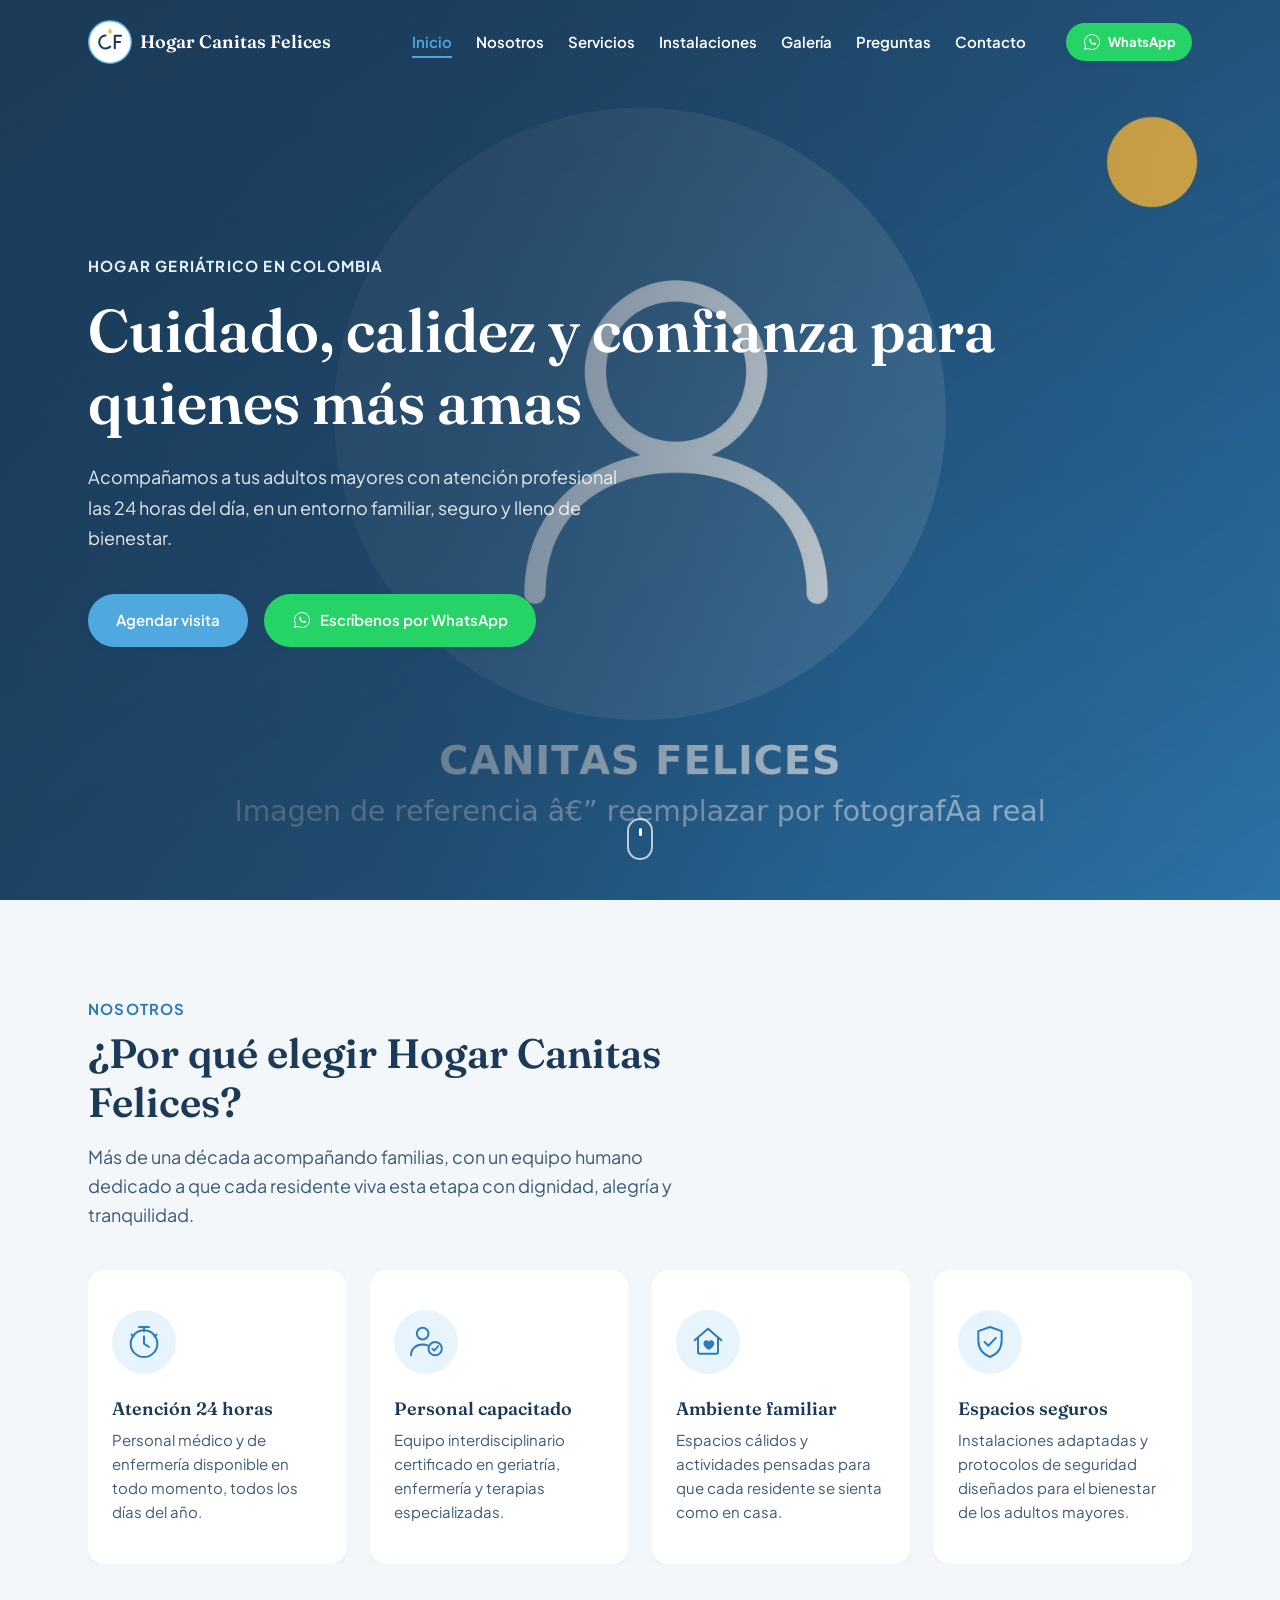
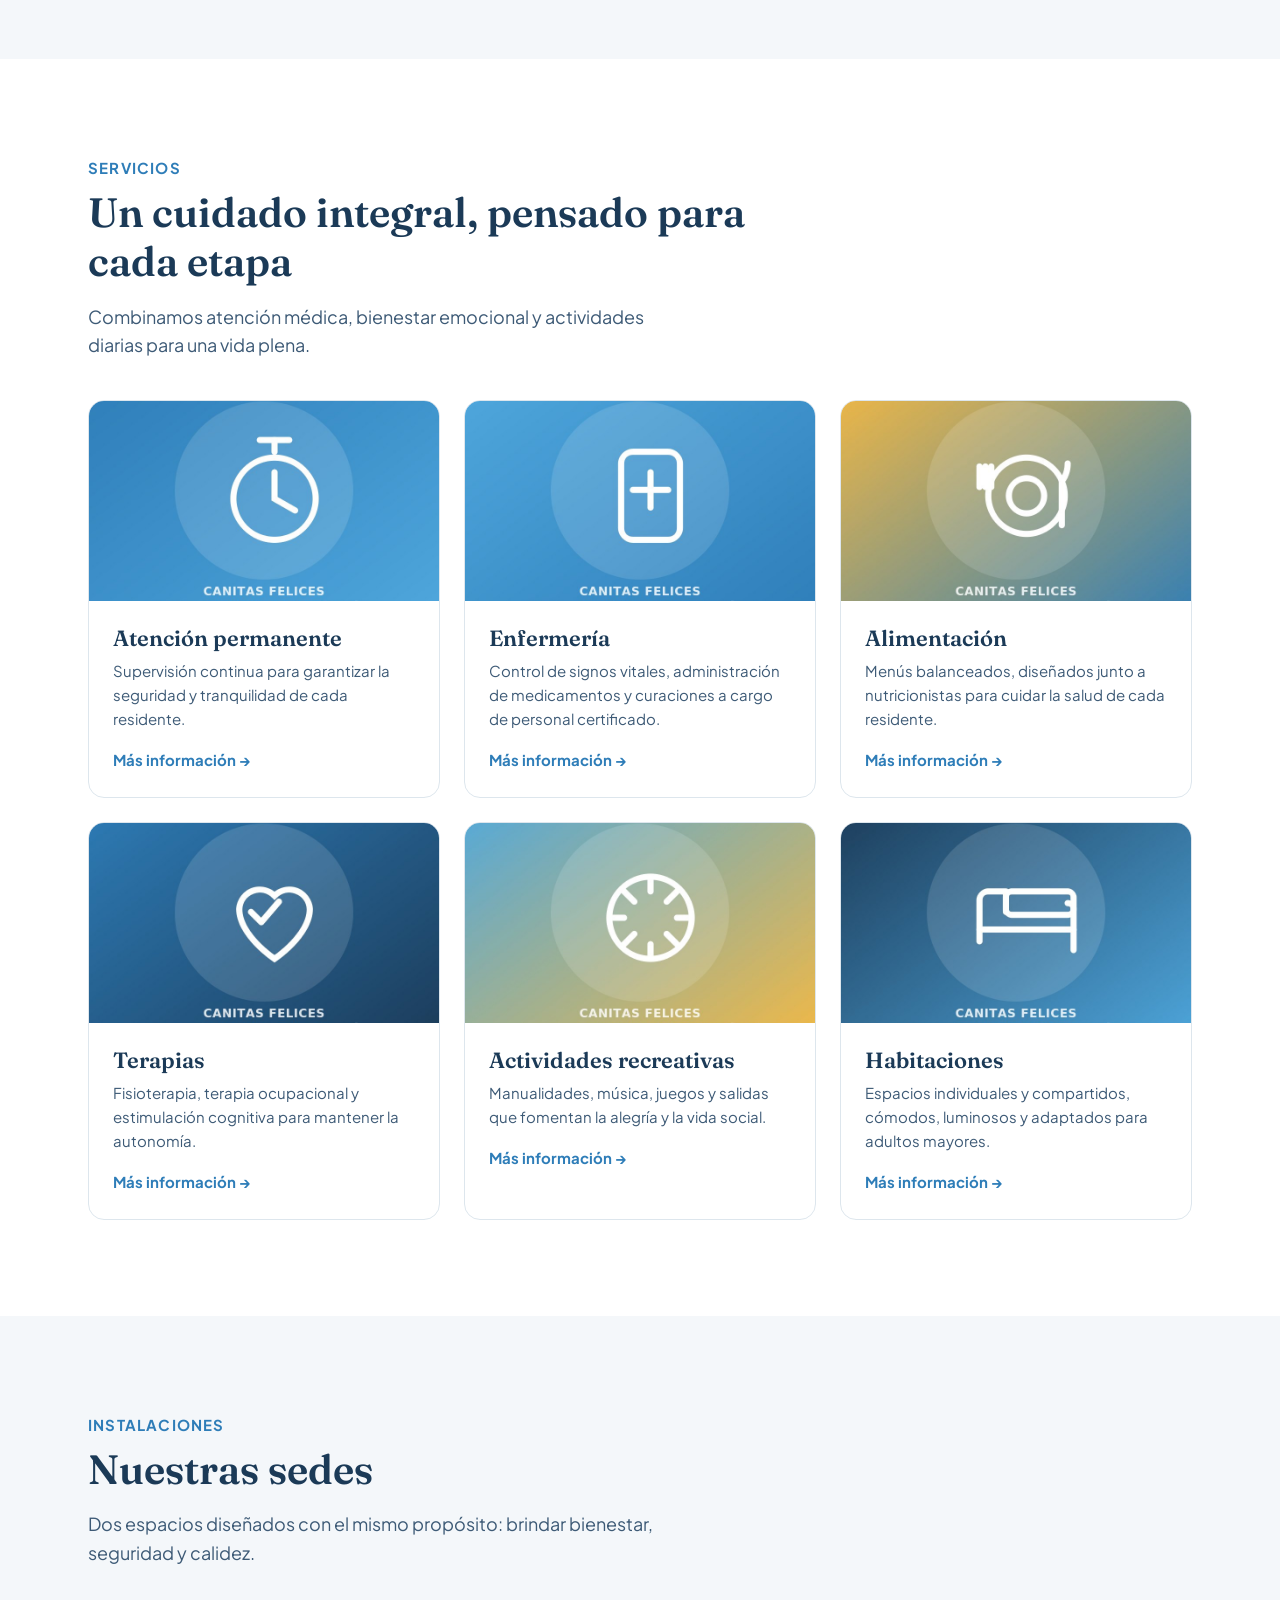
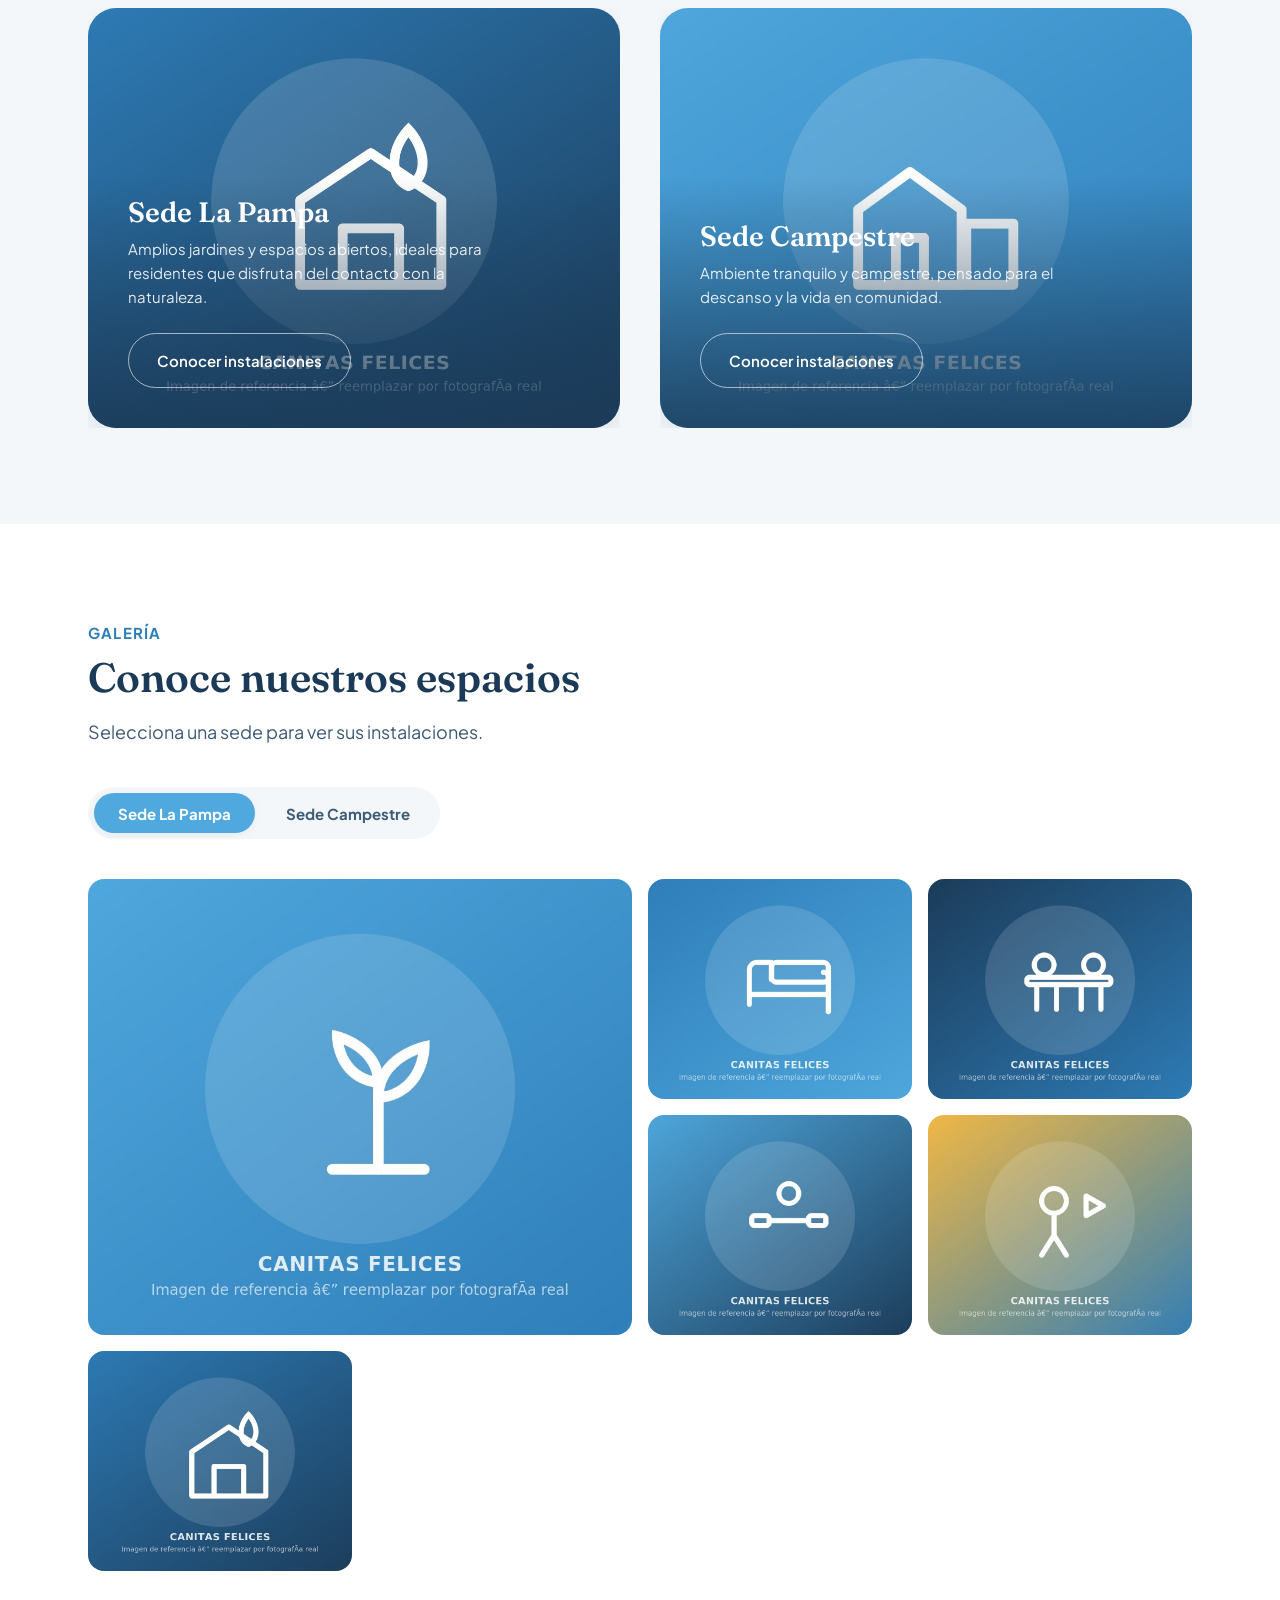
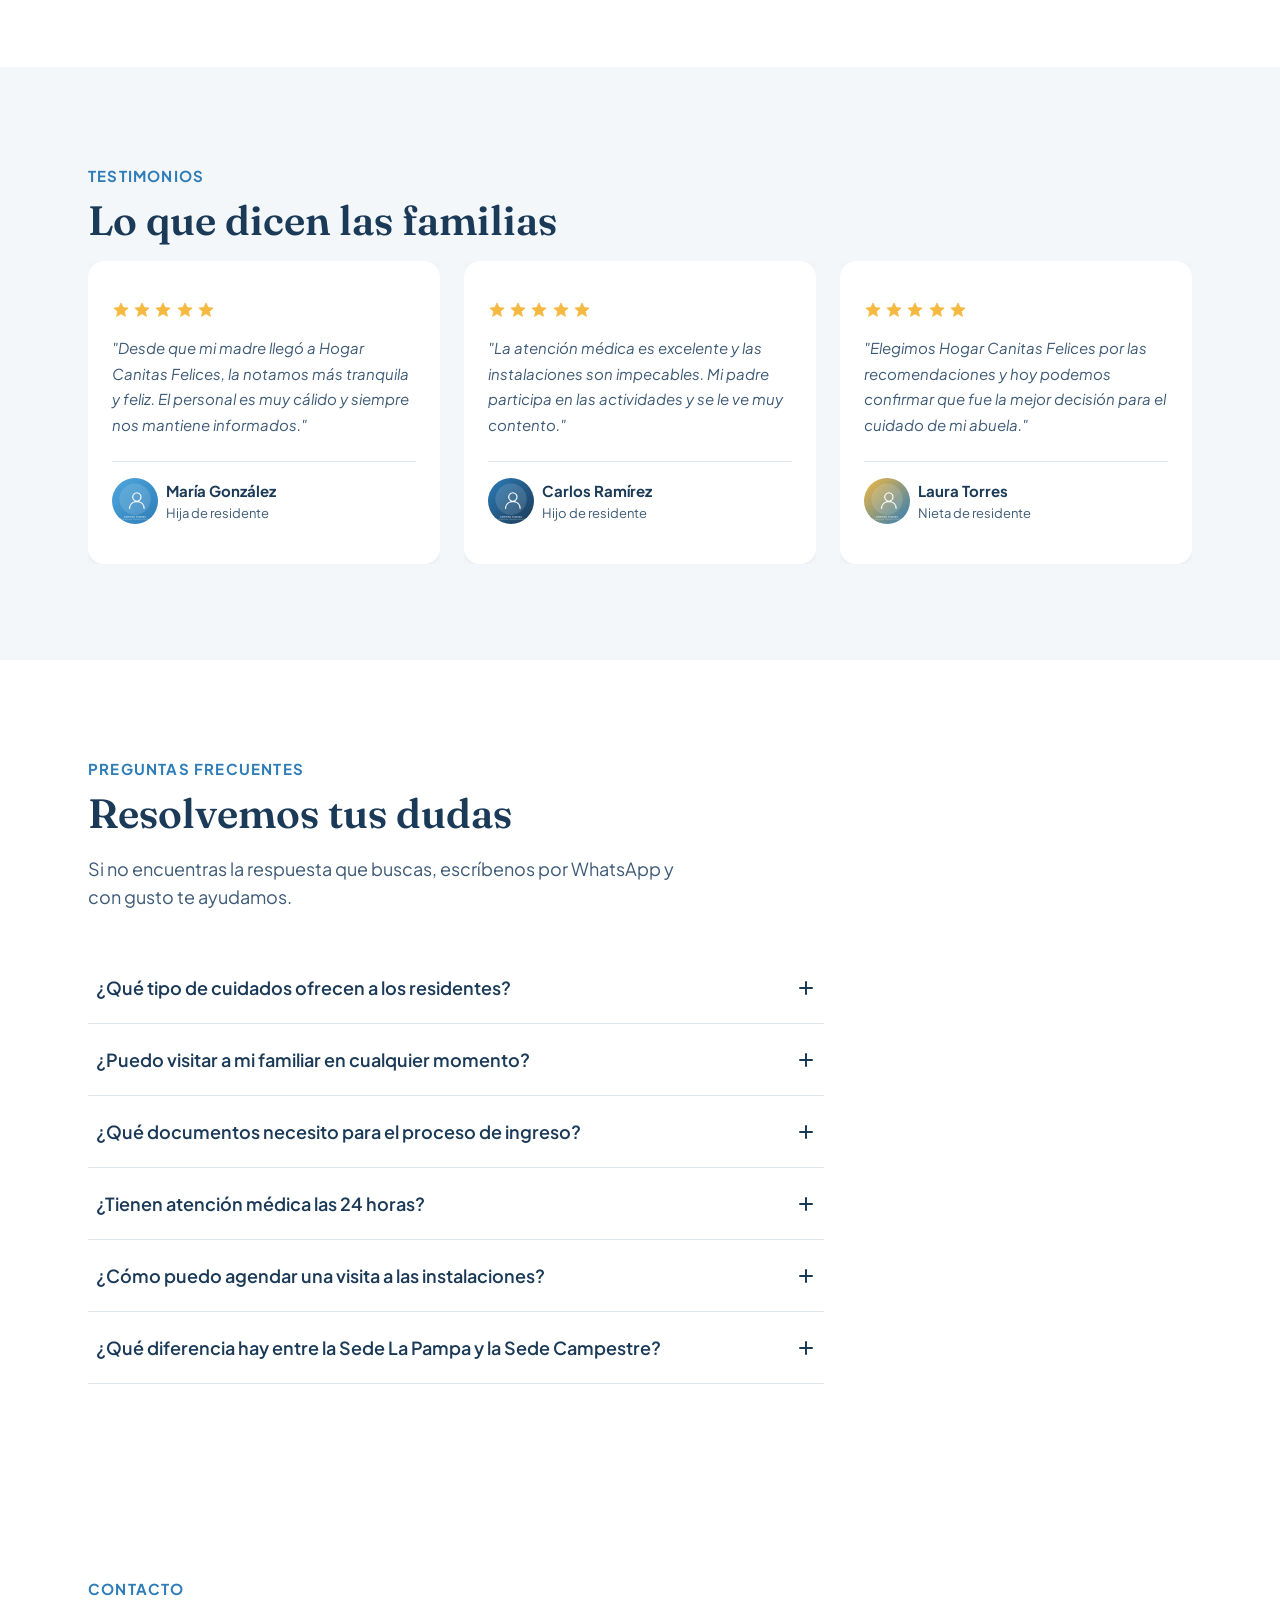
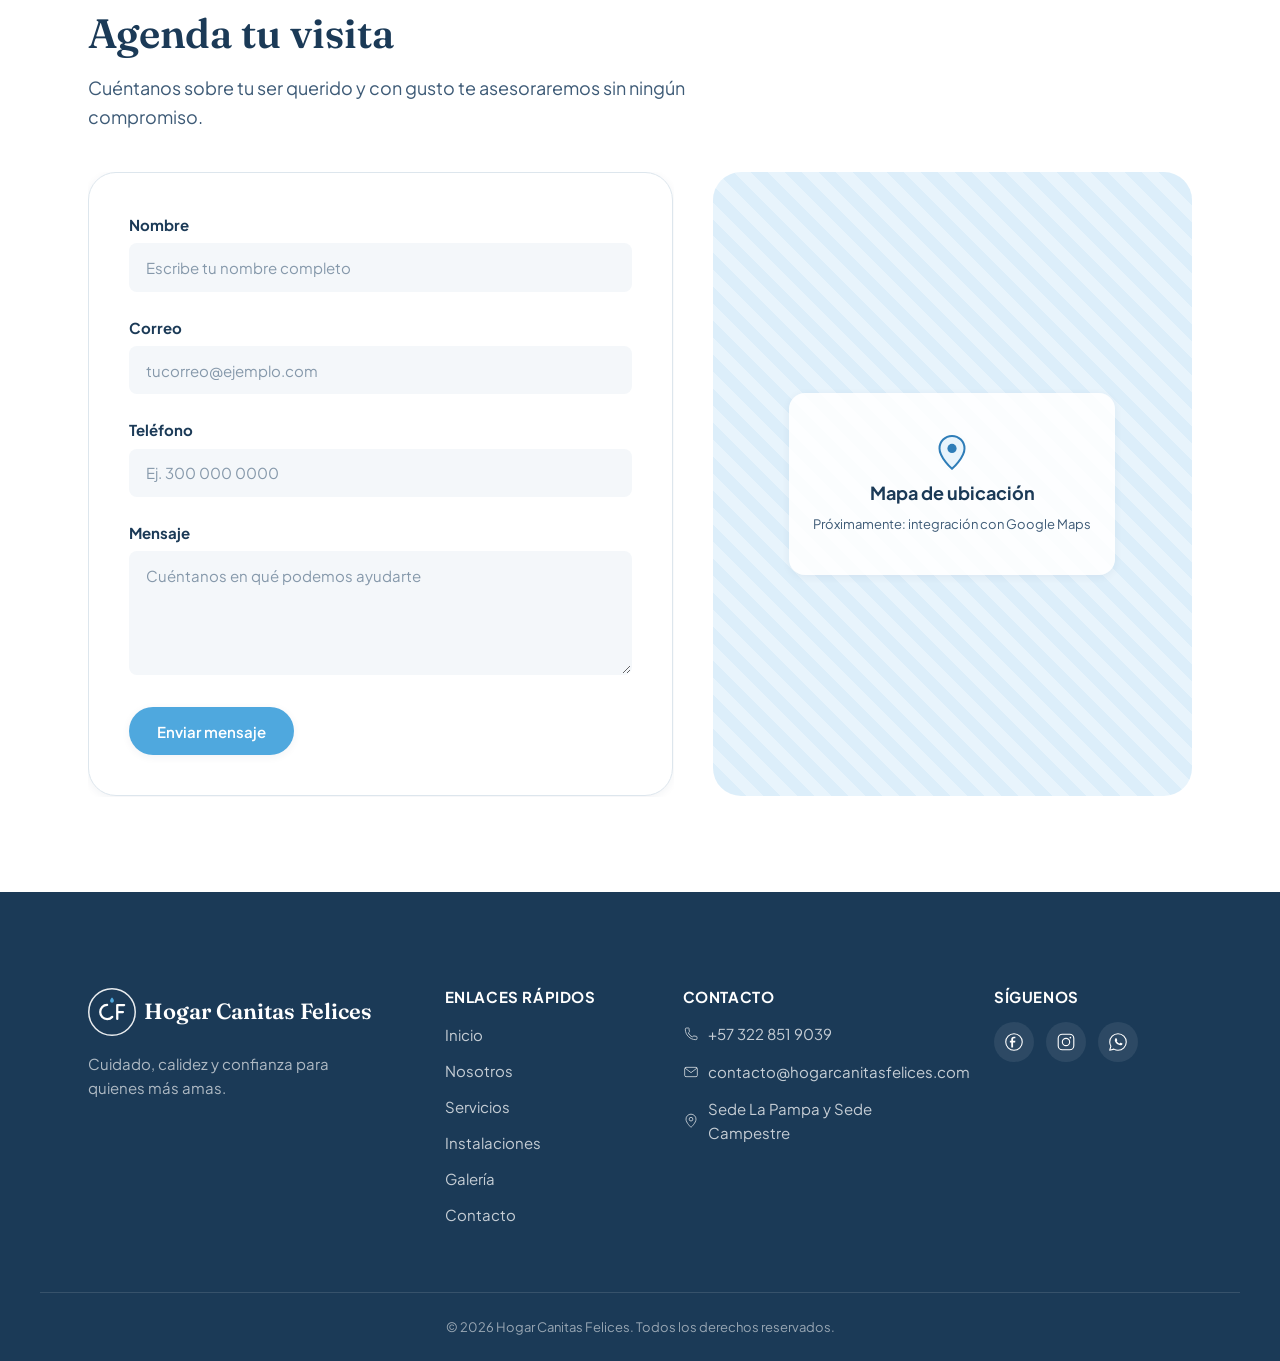
==== commit c510f0be: "fix(contenido): actualizar datos de contacto y contenido real - Numero de WhatsApp actualizado al de" ====
--- a/index.html
+++ b/index.html
@@ -88,7 +88,7 @@
           <li class="navbar__item"><a href="#contacto" class="navbar__link">Contacto</a></li>
         </ul>
         <a
-          href="https://wa.me/573002258378?text=Hola%20Hogar%20Canitas%20Felices%2C%20quisiera%20más%20información"
+          href="https://wa.me/573228519039?text=Hola%20Hogar%20Canitas%20Felices%2C%20quisiera%20más%20información"
           data-whatsapp-template="default"
           class="navbar__whatsapp"
           target="_blank"
@@ -126,7 +126,7 @@
         <div class="banner__actions">
           <a href="#contacto" class="btn btn--primary">Agendar visita</a>
           <a
-            href="https://wa.me/573002258378?text=Hola%20Hogar%20Canitas%20Felices%2C%20quisiera%20agendar%20una%20visita"
+            href="https://wa.me/573228519039?text=Hola%20Hogar%20Canitas%20Felices%2C%20quisiera%20agendar%20una%20visita"
             data-whatsapp-template="visita"
             class="btn btn--whatsapp"
             target="_blank"
@@ -221,7 +221,7 @@
             </div>
             <div class="service-card__body">
               <h3 class="service-card__title">Alimentación</h3>
-              <p class="service-card__text">Menús balanceados y personalizados, diseñados junto a nutricionistas para cada necesidad.</p>
+              <p class="service-card__text">Menús balanceados, diseñados junto a nutricionistas para cuidar la salud de cada residente.</p>
               <a href="#contacto" class="service-card__link">Más información →</a>
             </div>
           </article>
@@ -582,13 +582,13 @@
         <h3 class="footer__heading">Contacto</h3>
         <ul>
           <li>
-            <a href="tel:+573002258378">
-              <img src="img/iconos/telefono.svg" alt="" width="16" height="16"> +57 300 225 8378
+            <a href="tel:+573228519039">
+              <img src="img/iconos/telefono.svg" alt="" width="16" height="16"> +57 322 851 9039
             </a>
           </li>
           <li>
-            <a href="mailto:contacto@canitasfelices.com">
-              <img src="img/iconos/correo.svg" alt="" width="16" height="16"> contacto@canitasfelices.com
+            <a href="mailto:contacto@hogarcanitasfelices.com">
+              <img src="img/iconos/correo.svg" alt="" width="16" height="16"> contacto@hogarcanitasfelices.com
             </a>
           </li>
           <li>
@@ -606,7 +606,7 @@
           <a href="#" aria-label="Instagram de Hogar Canitas Felices" target="_blank" rel="noopener noreferrer">
             <img src="img/iconos/instagram.svg" alt="" width="22" height="22">
           </a>
-          <a href="https://wa.me/573002258378" data-whatsapp-template="plano" aria-label="WhatsApp de Hogar Canitas Felices" target="_blank" rel="noopener noreferrer">
+          <a href="https://wa.me/573228519039" data-whatsapp-template="plano" aria-label="WhatsApp de Hogar Canitas Felices" target="_blank" rel="noopener noreferrer">
             <img src="img/iconos/whatsapp.svg" alt="" width="22" height="22">
           </a>
         </div>
@@ -620,7 +620,7 @@
 
   <!-- Botón flotante de WhatsApp -->
   <a
-    href="https://wa.me/573002258378?text=Hola%20Hogar%20Canitas%20Felices%2C%20quisiera%20más%20información"
+    href="https://wa.me/573228519039?text=Hola%20Hogar%20Canitas%20Felices%2C%20quisiera%20más%20información"
     data-whatsapp-template="default"
     class="whatsapp-float"
     id="whatsappFloat"
--- a/css/loader.css
+++ b/css/loader.css
@@ -0,0 +1,67 @@
+/* =====================================================================
+   CANITAS FELICES — loader.css
+   Pantalla de carga inicial. No estaba en la arquitectura original del
+   Sprint 1 (igual que contact.css) — se agrega como componente propio
+   en vez de mezclarse con styles.css, siguiendo ADR-002/ADR-003.
+   ===================================================================== */
+
+.loader {
+  position: fixed;
+  inset: 0;
+  z-index: 2000; /* por encima de navbar (900) y whatsapp-float (850) */
+  display: flex;
+  align-items: center;
+  justify-content: center;
+  background-color: var(--color-white);
+  opacity: 1;
+  visibility: visible;
+  transition: opacity var(--transition-slow), visibility var(--transition-slow);
+}
+
+/* Estado de salida, activado por loader.js */
+.loader--hidden {
+  opacity: 0;
+  visibility: hidden;
+  pointer-events: none;
+}
+
+.loader__content {
+  display: flex;
+  flex-direction: column;
+  align-items: center;
+  gap: var(--space-md);
+}
+
+.loader__logo {
+  animation: loaderPulse 1.6s ease-in-out infinite;
+}
+
+.loader__spinner {
+  width: 32px;
+  height: 32px;
+  border-radius: var(--radius-full);
+  border: 3px solid var(--color-sky-light);
+  border-top-color: var(--color-sky);
+  animation: loaderSpin 0.8s linear infinite;
+}
+
+@keyframes loaderSpin {
+  to {
+    transform: rotate(360deg);
+  }
+}
+
+@keyframes loaderPulse {
+  0%,
+  100% {
+    opacity: 1;
+  }
+  50% {
+    opacity: 0.6;
+  }
+}
+
+/* prefers-reduced-motion ya está cubierto globalmente en styles.css
+   (fuerza animation-duration/transition-duration casi a cero), por lo
+   que el spinner y el pulso quedan efectivamente estáticos sin
+   necesidad de una regla adicional aquí. */
--- a/css/faq.css
+++ b/css/faq.css
@@ -0,0 +1,121 @@
+/* =====================================================================
+   CANITAS FELICES — faq.css
+   Acordeón de preguntas frecuentes. Componente construido y listo para
+   usar (Sprint de funcionalidades JS), pendiente de que una página
+   defina su contenido real — no se agrega a index.html todavía (ver
+   docs/ROADMAP.md, Sprint 3: páginas internas).
+
+   Marcado esperado (ver también el comentario de cabecera en faq.js):
+
+   <div class="faq">
+     <div class="faq__item">
+       <h3 class="faq__question">
+         <button class="faq__trigger" aria-expanded="false" aria-controls="ID" id="TRIGGER_ID">
+           <span>Pregunta</span>
+           <span class="faq__icon" aria-hidden="true"></span>
+         </button>
+       </h3>
+       <div class="faq__panel" id="ID" role="region" aria-labelledby="TRIGGER_ID">
+         <div class="faq__panel-inner"><p>Respuesta</p></div>
+       </div>
+     </div>
+   </div>
+
+   Técnica de animación: grid-template-rows 0fr → 1fr (en vez de
+   max-height o medir con JS), soportada en las versiones actuales de
+   Chrome/Firefox/Safari/Edge que el proyecto ya declara como objetivo
+   de compatibilidad (docs/NFR.md §4).
+   ===================================================================== */
+
+.faq {
+  display: flex;
+  flex-direction: column;
+  max-width: 46rem;
+}
+
+.faq__item {
+  border-bottom: 1px solid var(--color-gray-border);
+}
+
+.faq__question {
+  margin: 0;
+  font-family: var(--font-body); /* los triggers son controles de UI, no titulares editoriales */
+}
+
+.faq__trigger {
+  width: 100%;
+  display: flex;
+  align-items: center;
+  justify-content: space-between;
+  gap: var(--space-md);
+  padding: var(--space-md) var(--space-xs);
+  text-align: left;
+  font-size: var(--fs-md);
+  font-weight: 600;
+  color: var(--color-navy);
+  transition: color var(--transition-fast);
+}
+
+.faq__trigger:hover {
+  color: var(--color-sky-dark);
+}
+
+/* --- Ícono +/- --- */
+.faq__icon {
+  position: relative;
+  flex-shrink: 0;
+  width: 20px;
+  height: 20px;
+}
+
+.faq__icon::before,
+.faq__icon::after {
+  content: '';
+  position: absolute;
+  top: 50%;
+  left: 50%;
+  background-color: currentColor;
+  border-radius: var(--radius-full);
+  transition: transform var(--transition-fast), opacity var(--transition-fast);
+}
+
+.faq__icon::before {
+  width: 14px;
+  height: 2px;
+  transform: translate(-50%, -50%);
+}
+
+.faq__icon::after {
+  width: 2px;
+  height: 14px;
+  transform: translate(-50%, -50%);
+}
+
+/* Estado abierto: la barra vertical desaparece (+ se convierte en -) */
+.faq__item.is-open .faq__icon::after {
+  transform: translate(-50%, -50%) rotate(90deg);
+  opacity: 0;
+}
+
+/* --- Panel de respuesta --- */
+.faq__panel {
+  display: grid;
+  grid-template-rows: 0fr;
+  transition: grid-template-rows var(--transition-base);
+}
+
+.faq__item.is-open .faq__panel {
+  grid-template-rows: 1fr;
+}
+
+.faq__panel-inner {
+  overflow: hidden;
+  min-height: 0;
+}
+
+.faq__panel-inner p {
+  padding: 0 var(--space-xs) var(--space-md);
+  color: var(--color-navy-soft);
+  font-size: var(--fs-sm);
+  line-height: 1.7;
+}
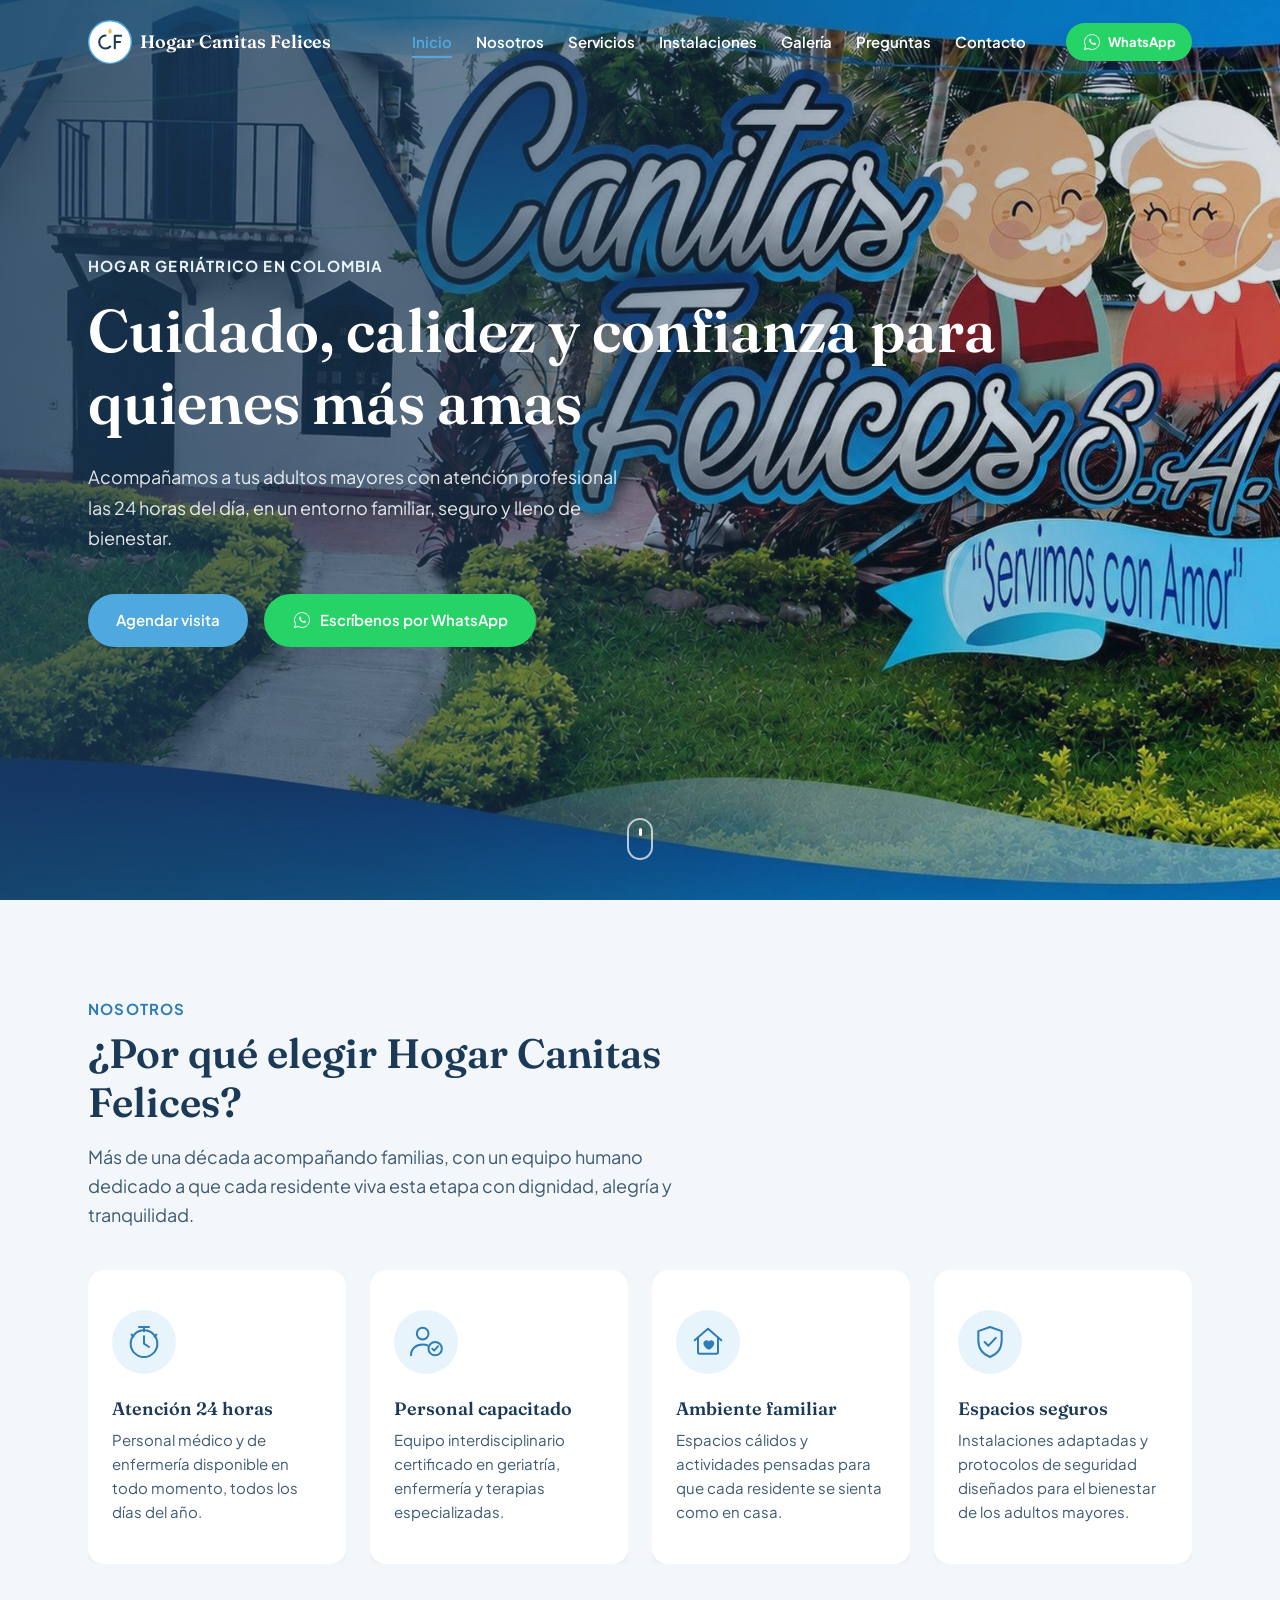
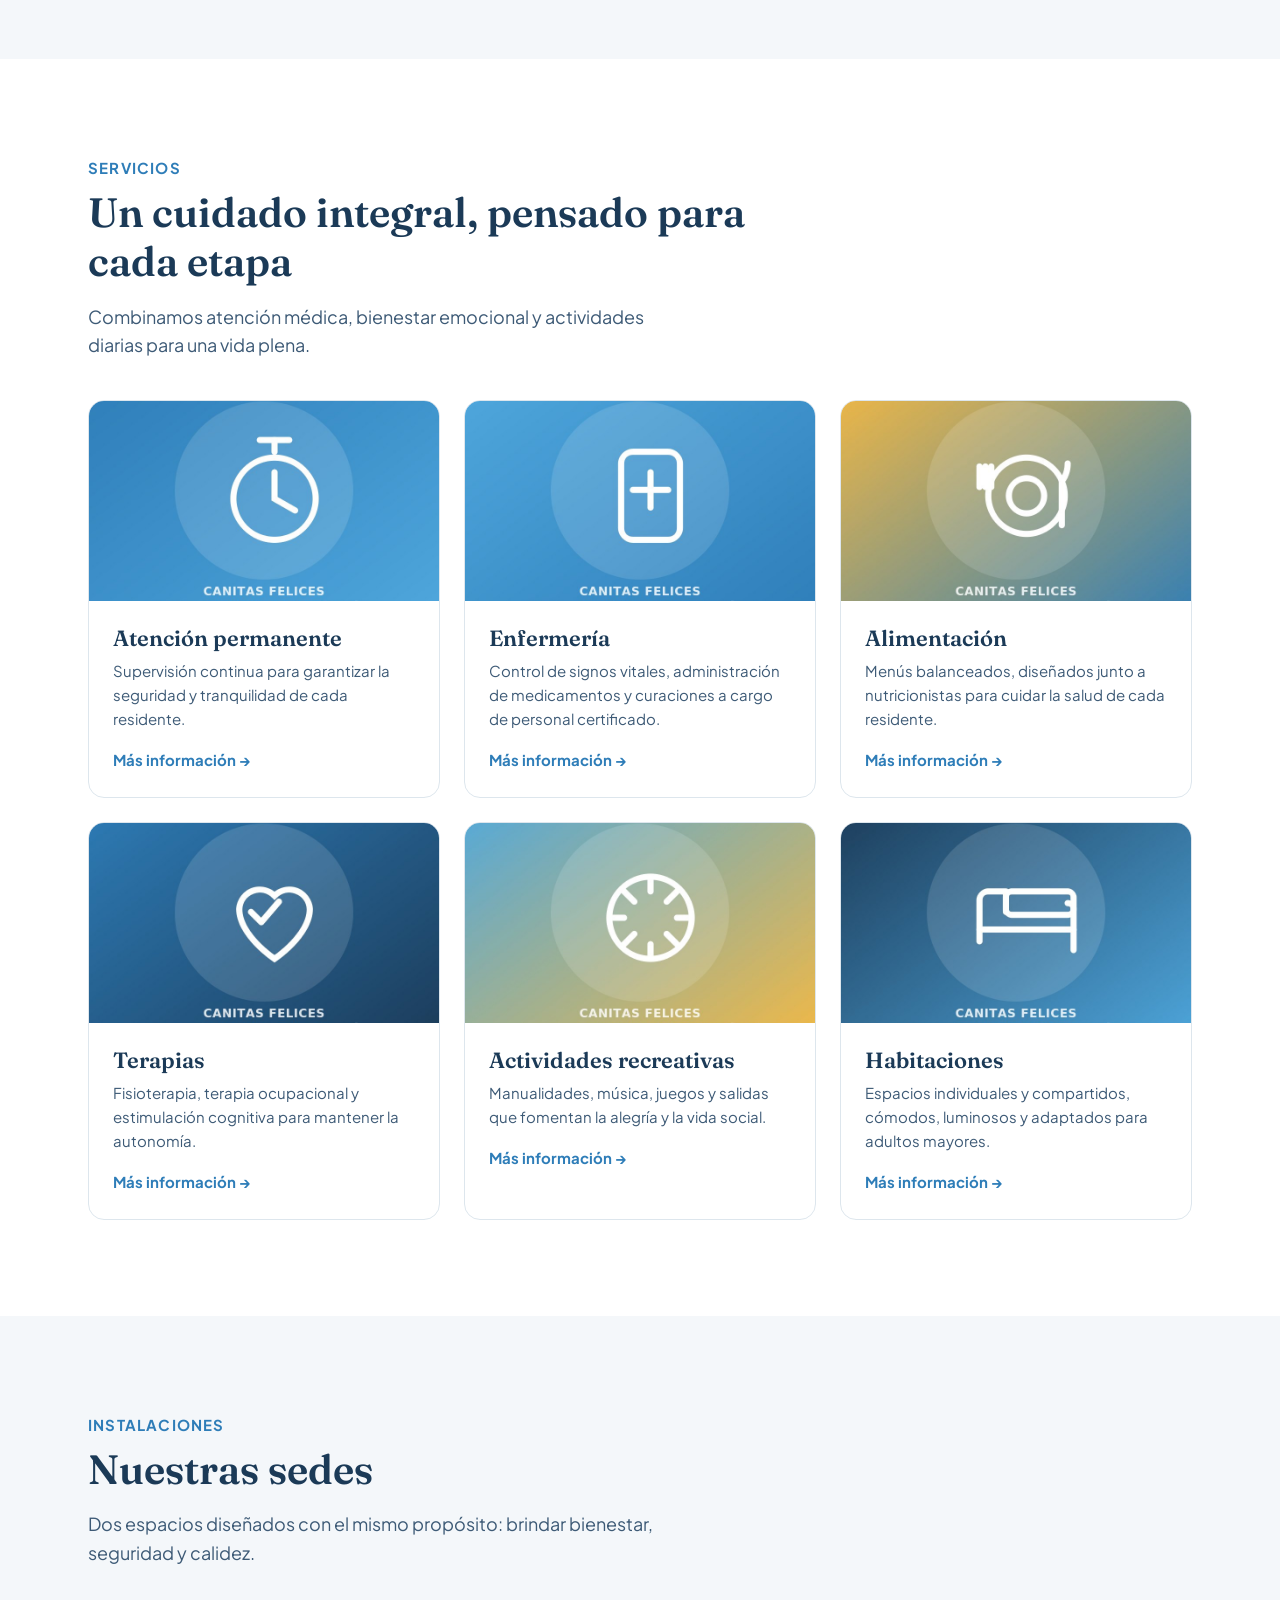
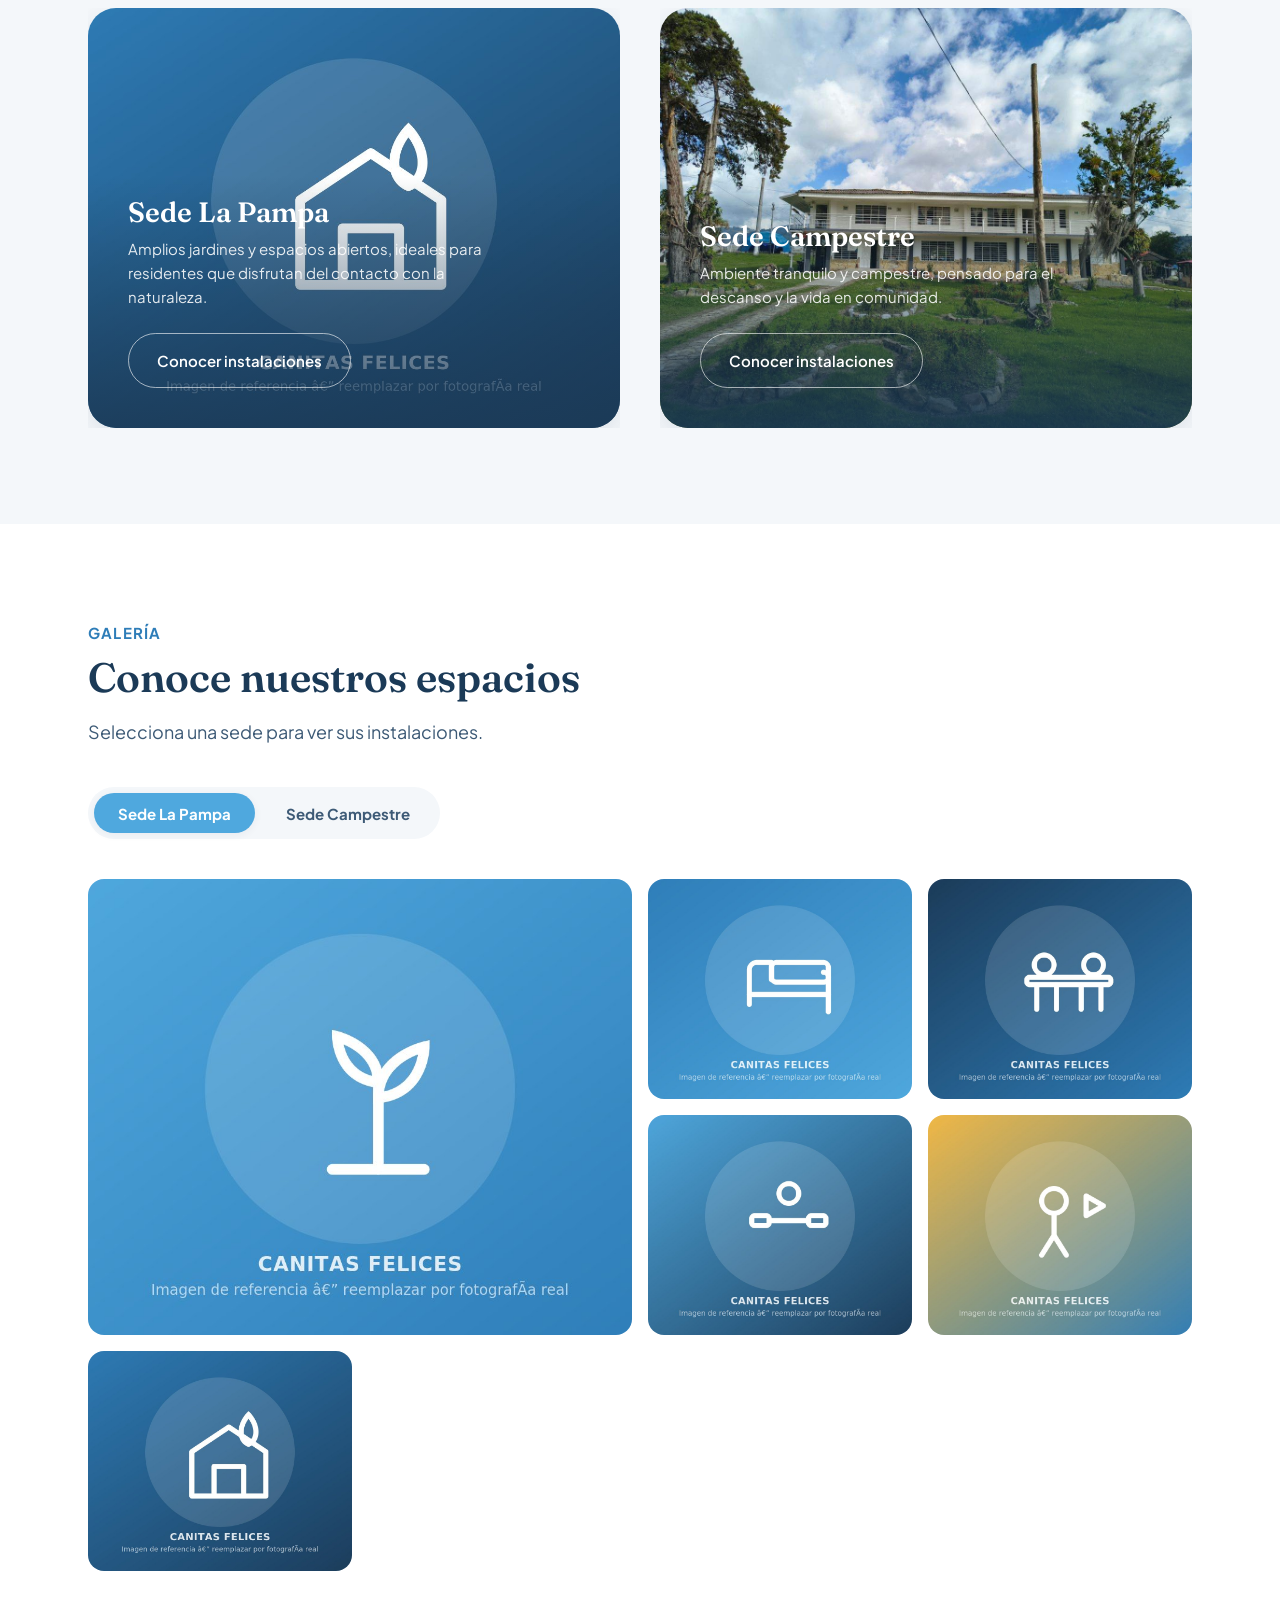
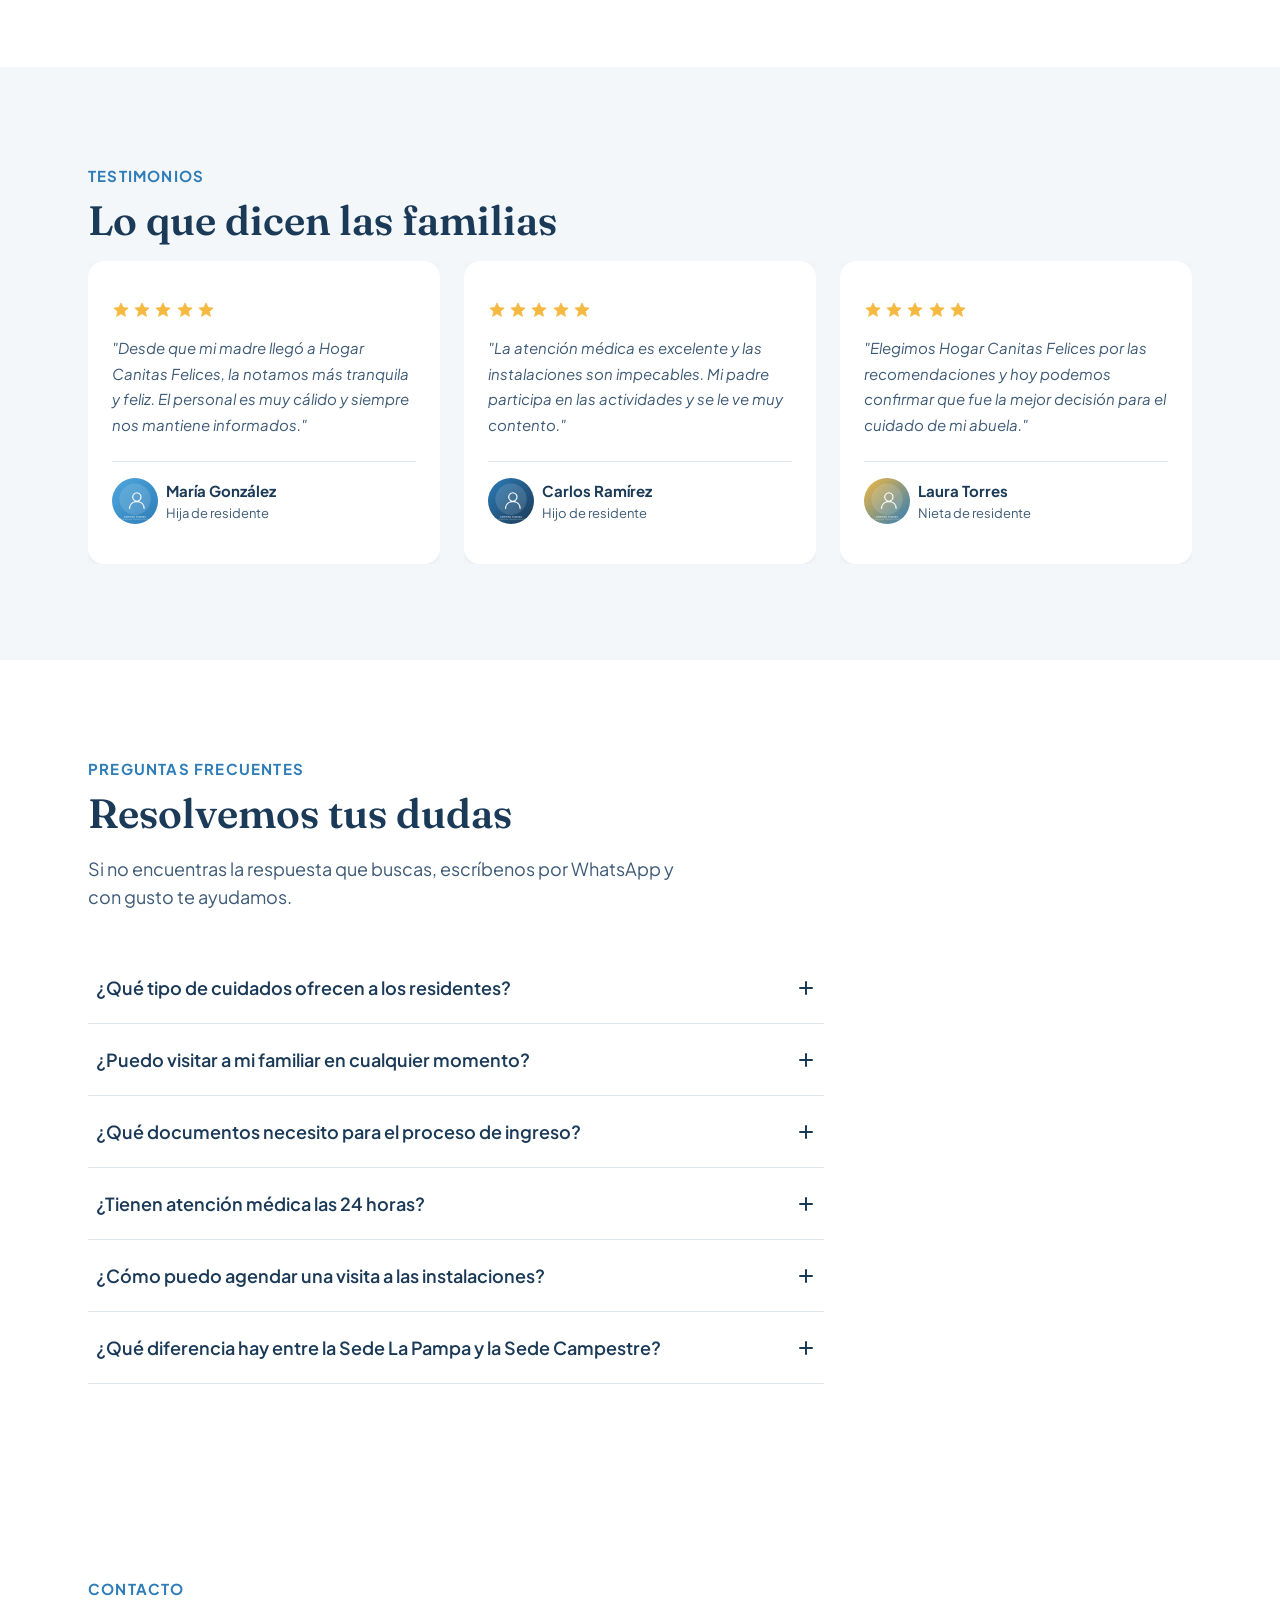
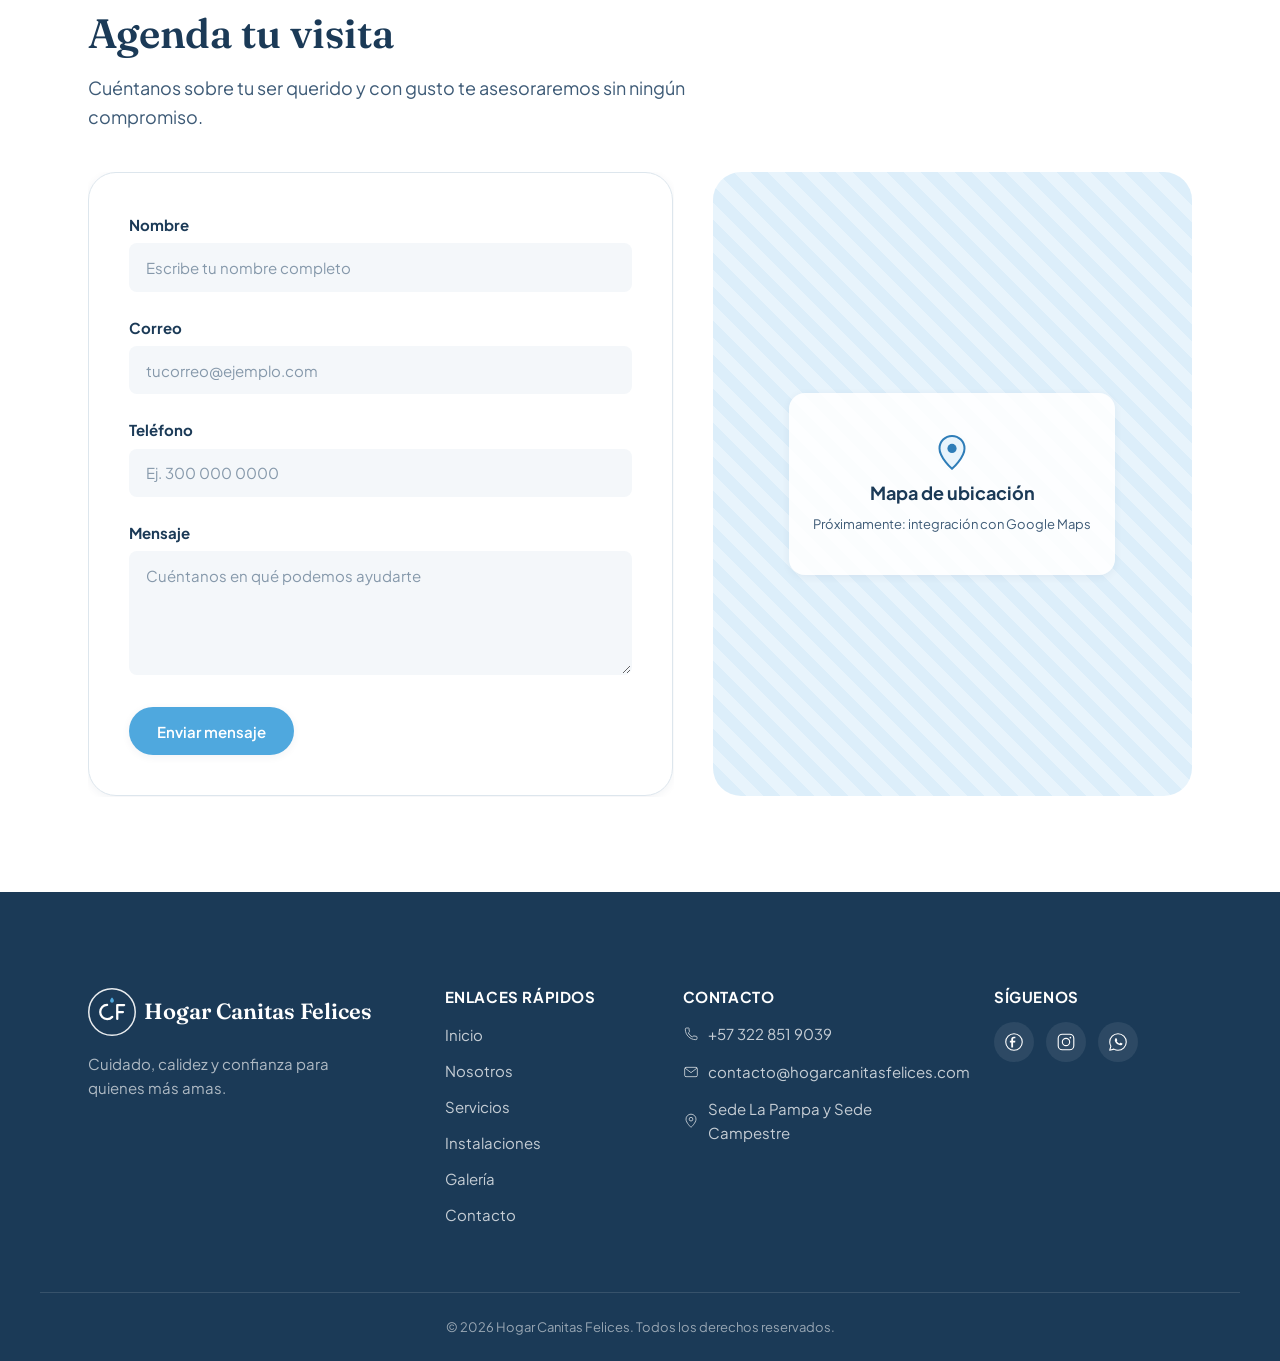
==== commit 56955cae: "fix(nav): apuntar Nosotros y Servicios a sus paginas dedicadas Los enlaces de navbar/footer que ante" ====
--- a/index.html
+++ b/index.html
@@ -80,8 +80,8 @@
       <nav class="navbar__menu" id="navbarMenu" aria-label="Navegación principal">
         <ul class="navbar__list">
           <li class="navbar__item"><a href="#inicio" class="navbar__link">Inicio</a></li>
-          <li class="navbar__item"><a href="#nosotros" class="navbar__link">Nosotros</a></li>
-          <li class="navbar__item"><a href="#servicios" class="navbar__link">Servicios</a></li>
+          <li class="navbar__item"><a href="nosotros.html" class="navbar__link">Nosotros</a></li>
+          <li class="navbar__item"><a href="servicios.html" class="navbar__link">Servicios</a></li>
           <li class="navbar__item"><a href="#sedes" class="navbar__link">Instalaciones</a></li>
           <li class="navbar__item"><a href="#galeria" class="navbar__link">Galería</a></li>
           <li class="navbar__item"><a href="#faq" class="navbar__link">Preguntas</a></li>
@@ -570,8 +570,8 @@
         <h3 class="footer__heading">Enlaces rápidos</h3>
         <ul>
           <li><a href="#inicio">Inicio</a></li>
-          <li><a href="#nosotros">Nosotros</a></li>
-          <li><a href="#servicios">Servicios</a></li>
+          <li><a href="nosotros.html">Nosotros</a></li>
+          <li><a href="servicios.html">Servicios</a></li>
           <li><a href="#sedes">Instalaciones</a></li>
           <li><a href="#galeria">Galería</a></li>
           <li><a href="#contacto">Contacto</a></li>
--- a/css/navbar.css
+++ b/css/navbar.css
@@ -27,7 +27,8 @@
 }
 
 /* --- Estado sólido, aplicado por JS cuando hay scroll --- */
-.navbar--scrolled {
+.navbar--scrolled,
+.navbar--no-hero {
   background-color: rgba(255, 255, 255, 0.92);
   backdrop-filter: blur(10px);
   box-shadow: var(--shadow-sm);
@@ -49,7 +50,8 @@
   transition: width var(--transition-base), height var(--transition-base);
 }
 
-.navbar--scrolled .navbar__logo-img {
+.navbar--scrolled .navbar__logo-img,
+.navbar--no-hero .navbar__logo-img {
   width: 38px;
   height: 38px;
 }
@@ -62,7 +64,8 @@
   transition: color var(--transition-base);
 }
 
-.navbar--scrolled .navbar__logo-text {
+.navbar--scrolled .navbar__logo-text,
+.navbar--no-hero .navbar__logo-text {
   color: var(--color-navy);
 }
 
@@ -109,7 +112,8 @@
   color: var(--color-sky);
 }
 
-.navbar--scrolled .navbar__link.is-active {
+.navbar--scrolled .navbar__link.is-active,
+.navbar--no-hero .navbar__link.is-active {
   color: var(--color-sky-dark);
 }
 
@@ -117,11 +121,13 @@
   width: 100%;
 }
 
-.navbar--scrolled .navbar__link {
+.navbar--scrolled .navbar__link,
+.navbar--no-hero .navbar__link {
   color: var(--color-navy);
 }
 
-.navbar--scrolled .navbar__link:hover {
+.navbar--scrolled .navbar__link:hover,
+.navbar--no-hero .navbar__link:hover {
   color: var(--color-sky-dark);
 }
 
@@ -171,7 +177,8 @@
   transition: background-color var(--transition-base), transform var(--transition-fast), opacity var(--transition-fast);
 }
 
-.navbar--scrolled .navbar__toggle-bar {
+.navbar--scrolled .navbar__toggle-bar,
+.navbar--no-hero .navbar__toggle-bar {
   background-color: var(--color-navy);
 }
 
